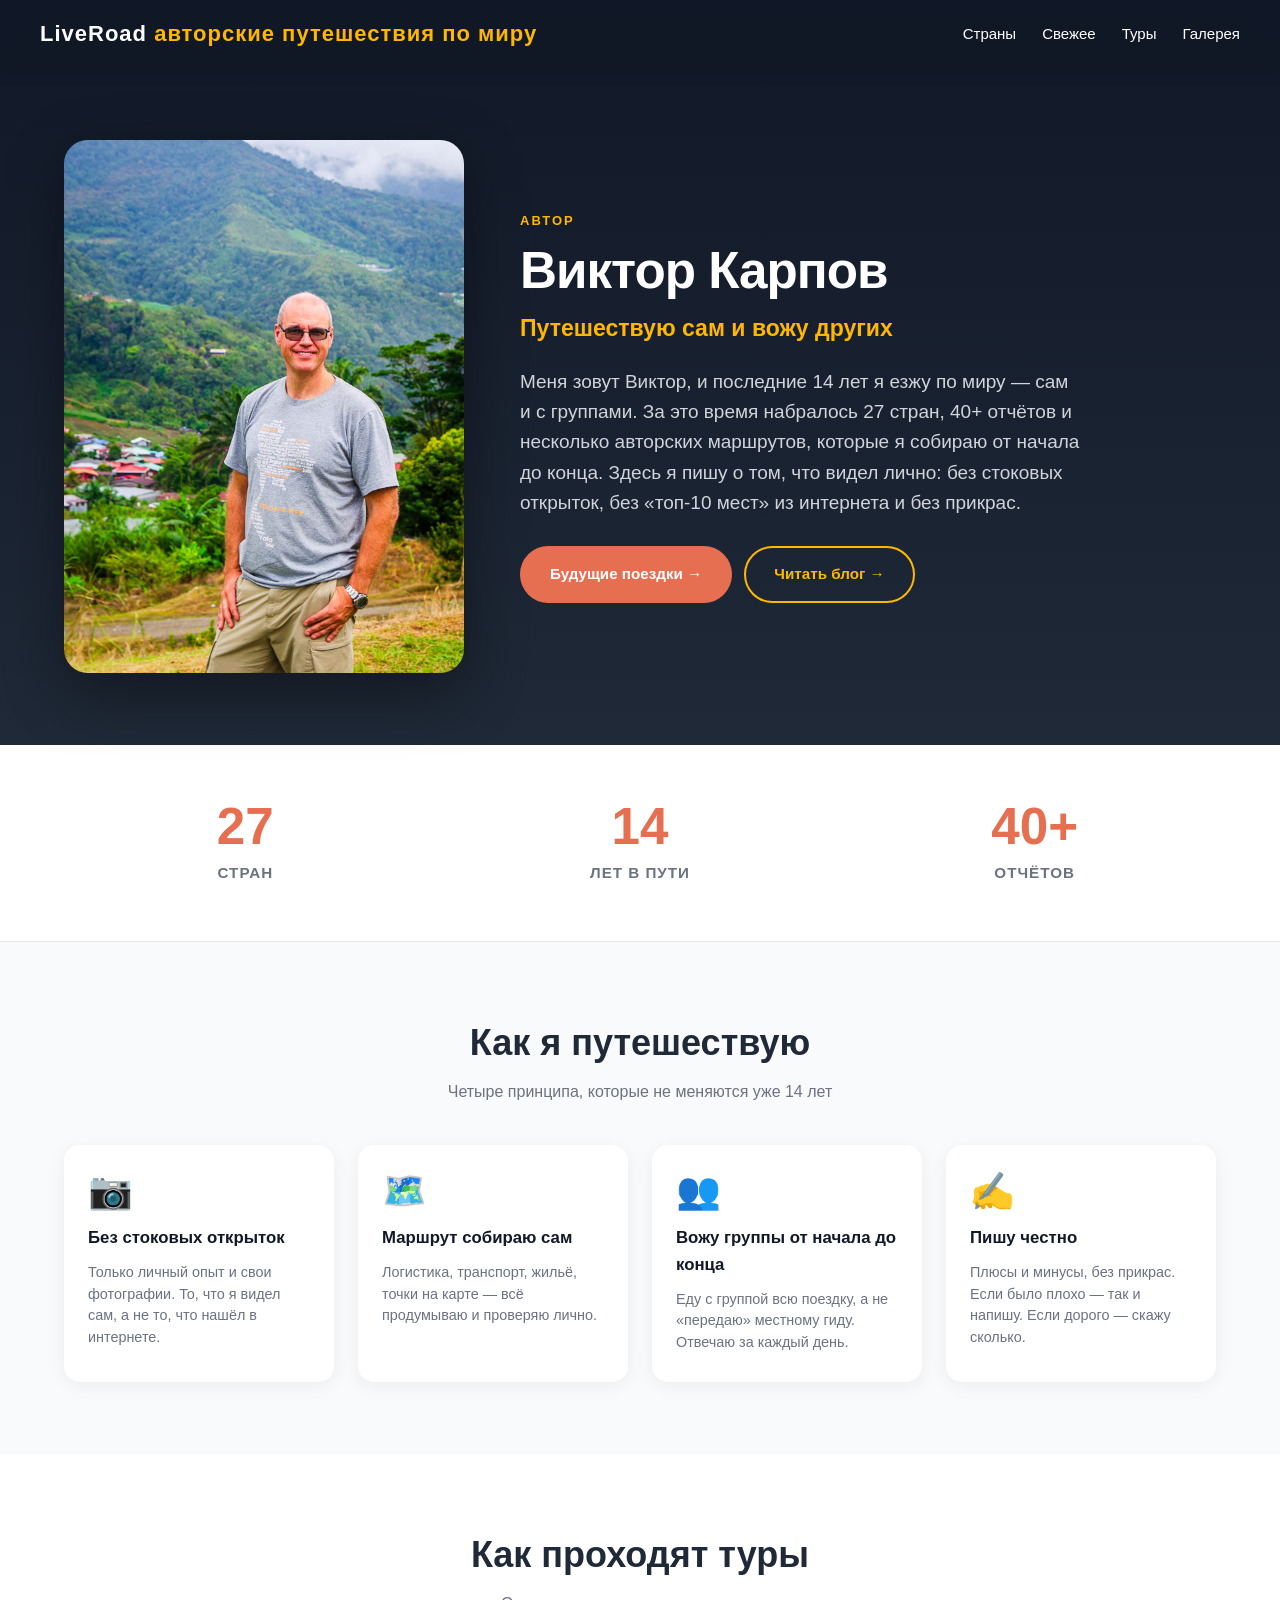
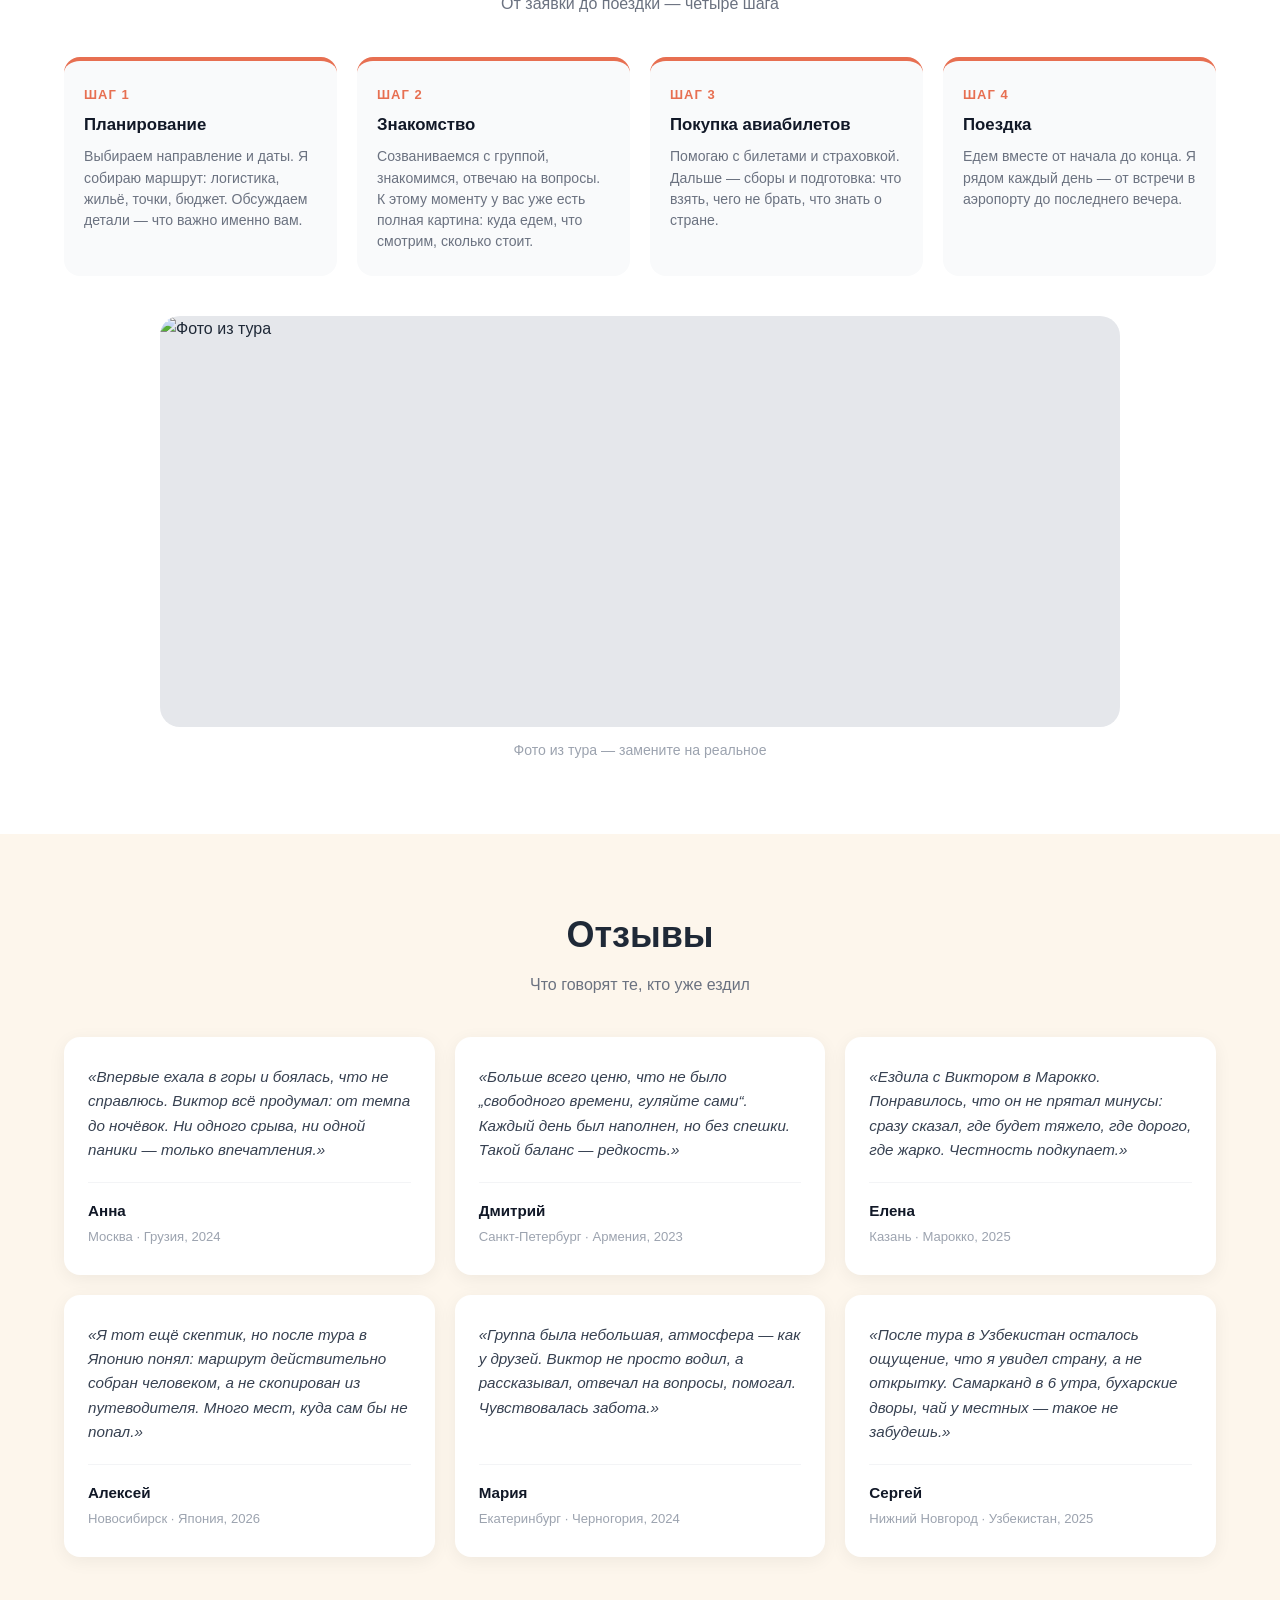
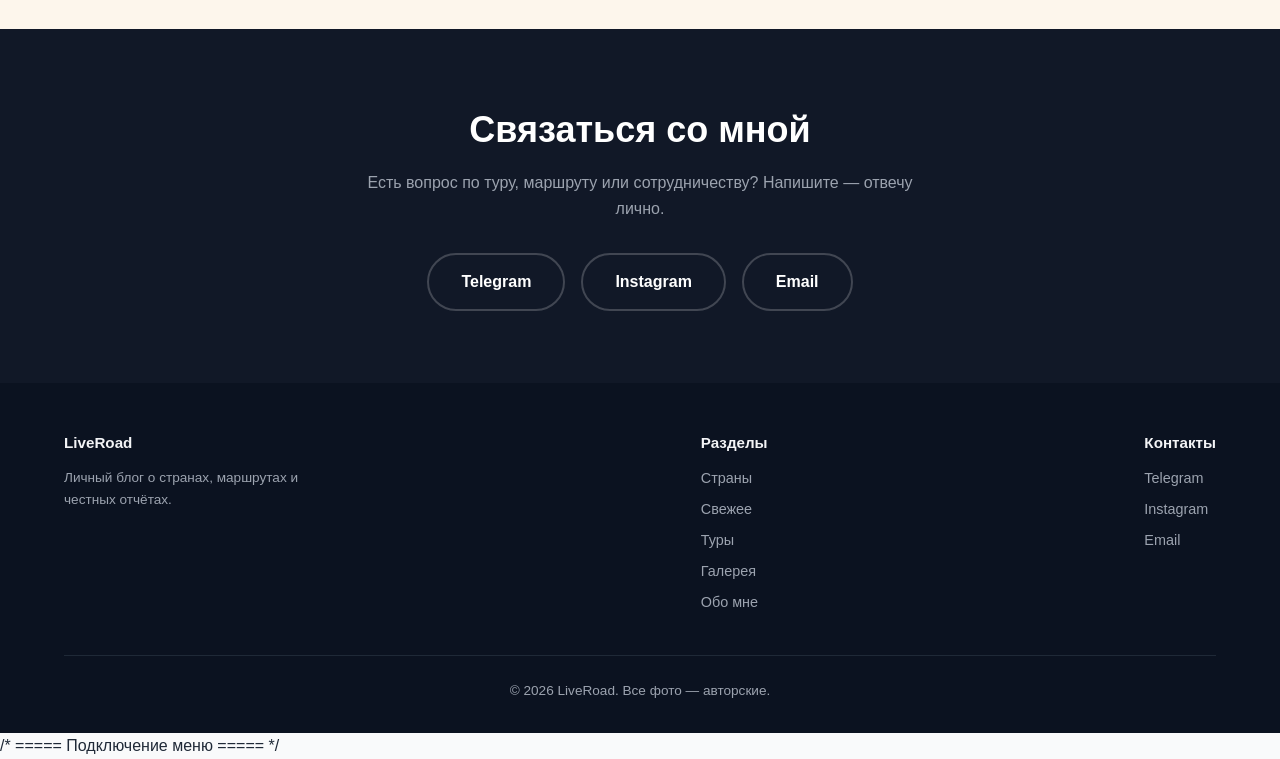
==== docs/about/index.html @ 19806383 "Первая версия сайта. Заливаю на гихаб." ====
<!DOCTYPE html>
<html lang="ru">
<head>
<meta charset="UTF-8">
<meta name="viewport" content="width=device-width, initial-scale=1.0">
<meta name="description" content="Виктор Карпов — автор блога LiveRoad. 27 стран за 14 лет, авторские туры и честные отчёты о путешествиях без стоковых открыток.">
<title>Обо мне — LiveRoad</title>
<style>
  * { margin: 0; padding: 0; box-sizing: border-box; }
  html { scroll-behavior: smooth; }
  body {
    font-family: 'Segoe UI', Roboto, Helvetica, Arial, sans-serif;
    color: #1f2937;
    background: #f9fafb;
    line-height: 1.6;
  }
  a { text-decoration: none; color: inherit; }
  img { display: block; width: 100%; object-fit: cover; }
  .container { max-width: 1200px; margin: 0 auto; padding: 0 24px; }

  /* ===== Шапка ===== */
  header {
    position: fixed; top: 0; left: 0; right: 0; z-index: 100;
    display: flex; justify-content: space-between; align-items: center;
    padding: 16px 40px;
    background: rgba(17, 24, 39, .92);
    backdrop-filter: blur(8px);
    -webkit-backdrop-filter: blur(8px);
    box-shadow: 0 2px 16px rgba(0,0,0,.2);
  }
  .logo {
    color: #fff; font-size: 22px; font-weight: 800;
    letter-spacing: 1px;
    white-space: nowrap;
  }
  .logo span { color: #ffb703; }
  nav ul { display: flex; gap: 26px; list-style: none; }
  nav a { color: #fff; font-size: 15px; transition: color .2s; }
  nav a:hover, nav a[aria-current="page"] { color: #ffb703; }

  /* Бургер */
  .burger {
    display: none;
    width: 40px; height: 40px;
    background: none; border: none; cursor: pointer;
    flex-direction: column; justify-content: center; gap: 5px;
    padding: 8px;
  }
  .burger span {
    display: block; height: 2px; background: #fff;
    border-radius: 2px; transition: transform .3s, opacity .3s;
  }
  .burger.open span:nth-child(1) { transform: translateY(7px) rotate(45deg); }
  .burger.open span:nth-child(2) { opacity: 0; }
  .burger.open span:nth-child(3) { transform: translateY(-7px) rotate(-45deg); }

  /* ===== Hero ===== */
  .hero {
    padding: 140px 0 72px;
    background: linear-gradient(180deg, #111827 0%, #1f2937 100%);
    color: #fff;
  }
  .hero-inner {
    display: grid;
    grid-template-columns: 400px 1fr;
    gap: 56px;
    align-items: center;
  }
  .hero-photo {
    aspect-ratio: 3 / 4;
    border-radius: 24px;
    overflow: hidden;
    background: #374151;
    box-shadow: 0 20px 60px rgba(0,0,0,.4);
  }
  .hero-photo img { width: 100%; height: 100%; object-fit: cover; }
  .hero-content { display: flex; flex-direction: column; }
  .hero-kicker {
    font-size: 13px;
    font-weight: 800;
    text-transform: uppercase;
    letter-spacing: 2px;
    color: #ffb703;
    margin-bottom: 12px;
  }
  .hero-content h1 {
    font-size: clamp(32px, 4vw, 52px);
    font-weight: 800;
    letter-spacing: -1px;
    line-height: 1.1;
    margin-bottom: 10px;
  }
  .hero-role {
    font-size: clamp(18px, 1.8vw, 24px);
    font-weight: 600;
    color: #ffb703;
    margin-bottom: 20px;
  }
  .hero-intro {
    font-size: clamp(16px, 1.5vw, 19px);
    line-height: 1.6;
    color: #d1d5db;
    max-width: 560px;
    margin-bottom: 28px;
  }
  .hero-actions {
    display: flex;
    gap: 12px;
    flex-wrap: wrap;
  }
  .btn-primary, .btn-outline {
    display: inline-block;
    padding: 14px 28px;
    border-radius: 30px;
    font-weight: 700;
    font-size: .95rem;
    transition: all .2s;
  }
  .btn-primary {
    background: #e76f51;
    color: #fff;
    border: 2px solid #e76f51;
  }
  .btn-primary:hover {
    background: #d65a3d;
    border-color: #d65a3d;
    transform: translateY(-2px);
  }
  .btn-outline {
    background: transparent;
    color: #ffb703;
    border: 2px solid #ffb703;
  }
  .btn-outline:hover {
    background: #ffb703;
    color: #1a1a2e;
  }

  /* ===== Цифры ===== */
  .stats {
    padding: 56px 0;
    background: #fff;
    border-bottom: 1px solid #e5e7eb;
  }
  .stats-grid {
    display: grid;
    grid-template-columns: repeat(3, 1fr);
    gap: 32px;
    text-align: center;
  }
  .stat-number {
    font-size: clamp(36px, 4vw, 56px);
    font-weight: 800;
    color: #e76f51;
    line-height: 1;
    margin-bottom: 8px;
  }
  .stat-label {
    font-size: .95rem;
    color: #6b7280;
    font-weight: 600;
    text-transform: uppercase;
    letter-spacing: 1px;
  }

  /* ===== Принципы ===== */
  .principles {
    padding: 72px 0;
    background: #f9fafb;
  }
  .section-title {
    font-size: clamp(26px, 3vw, 36px);
    font-weight: 800;
    margin-bottom: 8px;
    text-align: center;
  }
  .section-subtitle {
    color: #6b7280;
    text-align: center;
    max-width: 640px;
    margin: 0 auto 40px;
    font-size: 1rem;
  }
  .principles-grid {
    display: grid;
    grid-template-columns: repeat(4, 1fr);
    gap: 24px;
  }
  .principle-card {
    background: #fff;
    border-radius: 16px;
    padding: 28px 24px;
    box-shadow: 0 4px 18px rgba(0,0,0,.06);
    transition: transform .25s, box-shadow .25s;
  }
  .principle-card:hover {
    transform: translateY(-4px);
    box-shadow: 0 12px 28px rgba(0,0,0,.1);
  }
  .principle-icon {
    font-size: 36px;
    line-height: 1;
    margin-bottom: 16px;
  }
  .principle-card h3 {
    font-size: 1.05rem;
    font-weight: 700;
    margin-bottom: 10px;
    color: #111827;
  }
  .principle-card p {
    font-size: .9rem;
    color: #6b7280;
    line-height: 1.5;
  }

  /* ===== Как проходят туры ===== */
  .tours-process {
    padding: 72px 0;
    background: #fff;
  }
  .steps-grid {
    display: grid;
    grid-template-columns: repeat(4, 1fr);
    gap: 20px;
    margin-bottom: 40px;
  }
  .step {
    position: relative;
    padding: 24px 20px;
    background: #f9fafb;
    border-radius: 16px;
    border-top: 4px solid #e76f51;
  }
  .step-num {
    font-size: 13px;
    font-weight: 800;
    color: #e76f51;
    text-transform: uppercase;
    letter-spacing: 1px;
    margin-bottom: 6px;
  }
  .step h3 {
    font-size: 1.05rem;
    font-weight: 700;
    margin-bottom: 8px;
    color: #111827;
  }
  .step p {
    font-size: .88rem;
    color: #6b7280;
    line-height: 1.5;
  }
  .tour-photo {
    border-radius: 20px;
    overflow: hidden;
    aspect-ratio: 21 / 9;
    background: #e5e7eb;
    max-width: 960px;
    margin: 0 auto;
  }
  .tour-photo img { width: 100%; height: 100%; object-fit: cover; }
  .tour-photo-caption {
    text-align: center;
    font-size: .88rem;
    color: #9ca3af;
    margin-top: 12px;
  }

  /* ===== Отзывы ===== */
  .reviews {
    padding: 72px 0;
    background: #fdf6ec;
  }
  .reviews-grid {
    display: grid;
    grid-template-columns: repeat(3, 1fr);
    gap: 20px;
  }
  .review-card {
    background: #fff;
    border-radius: 16px;
    padding: 28px 24px;
    box-shadow: 0 4px 18px rgba(0,0,0,.06);
    display: flex;
    flex-direction: column;
  }
  .review-quote {
    font-size: .95rem;
    color: #374151;
    line-height: 1.6;
    margin-bottom: 20px;
    flex: 1;
    font-style: italic;
  }
  .review-author {
    border-top: 1px solid #f3f4f6;
    padding-top: 16px;
  }
  .review-name {
    font-weight: 700;
    font-size: .95rem;
    color: #111827;
  }
  .review-meta {
    font-size: .82rem;
    color: #9ca3af;
    margin-top: 2px;
  }

  /* ===== Контакты ===== */
  .contacts {
    padding: 72px 0;
    background: #111827;
    color: #fff;
    text-align: center;
  }
  .contacts h2 {
    font-size: clamp(26px, 3vw, 36px);
    font-weight: 800;
    margin-bottom: 12px;
  }
  .contacts p {
    color: #9ca3af;
    margin-bottom: 32px;
    max-width: 560px;
    margin-left: auto;
    margin-right: auto;
  }
  .contacts-grid {
    display: flex;
    justify-content: center;
    gap: 16px;
    flex-wrap: wrap;
  }
  .contact-btn {
    display: inline-flex;
    align-items: center;
    gap: 8px;
    padding: 14px 32px;
    border: 2px solid rgba(255,255,255,.2);
    border-radius: 40px;
    color: #fff;
    font-weight: 600;
    font-size: 1rem;
    transition: all .2s;
  }
  .contact-btn:hover {
    background: #ffb703;
    border-color: #ffb703;
    color: #1a1a2e;
    transform: translateY(-2px);
  }

  /* ===== Подвал ===== */
  footer { background: #0b1220; color: #9ca3af; padding: 48px 0 32px; font-size: .9rem; }
  .footer-inner { display: flex; justify-content: space-between; flex-wrap: wrap; gap: 24px; margin-bottom: 32px; }
  .footer-col h4 { color: #f3f4f6; margin-bottom: 12px; font-size: .95rem; }
  .footer-col a { display: block; margin-bottom: 8px; transition: color .2s; }
  .footer-col a:hover { color: #f3f4f6; }
  .footer-bottom { border-top: 1px solid #1f2937; padding-top: 24px; text-align: center; font-size: .85rem; }

  /* ===== Адаптив ===== */
  @media (max-width: 1000px) {
    .principles-grid { grid-template-columns: repeat(2, 1fr); }
    .steps-grid { grid-template-columns: repeat(2, 1fr); }
    .reviews-grid { grid-template-columns: repeat(2, 1fr); }
  }

  @media (max-width: 820px) {
    header { padding: 14px 20px; }
    .burger { display: flex; }
    nav {
      position: fixed; top: 0; right: 0; bottom: 0;
      width: min(280px, 80vw);
      background: rgba(17, 24, 39, .98);
      backdrop-filter: blur(10px);
      -webkit-backdrop-filter: blur(10px);
      padding: 90px 32px 32px;
      transform: translateX(100%);
      transition: transform .3s ease;
      z-index: 90;
    }
    nav.open { transform: translateX(0); }
    nav ul { flex-direction: column; gap: 4px; }
    nav a {
      display: block; font-size: 18px; padding: 12px 0;
      border-bottom: 1px solid rgba(255,255,255,.08);
    }
    .hero { padding: 110px 0 48px; }
    .hero-inner {
      grid-template-columns: 1fr;
      gap: 32px;
      text-align: center;
    }
    .hero-photo {
      max-width: 280px;
      margin: 0 auto;
    }
    .hero-intro { margin-left: auto; margin-right: auto; }
    .hero-actions { justify-content: center; }
  }

  @media (max-width: 600px) {
    .stats-grid { grid-template-columns: 1fr; gap: 24px; }
    .principles-grid { grid-template-columns: 1fr; }
    .steps-grid { grid-template-columns: 1fr; }
    .reviews-grid { grid-template-columns: 1fr; }
    .tour-photo { aspect-ratio: 4 / 3; }
  }
</style>
</head>
<body>

<!-- ===== ШАПКА ===== -->
<header id="siteHeader"></header>

<!-- ===== HERO ===== -->
<section class="hero">
  <div class="container">
    <div class="hero-inner">
      <div class="hero-photo">
        <img src="../images/common/about.jpg" alt="Виктор Карпов, автор блога LiveRoad">
      </div>
      <div class="hero-content">
        <span class="hero-kicker">Автор</span>
        <h1>Виктор Карпов</h1>
        <p class="hero-role">Путешествую сам и вожу других</p>
        <p class="hero-intro">Меня зовут Виктор, и последние 14 лет я езжу по миру — сам и с группами. За это время набралось 27 стран, 40+ отчётов и несколько авторских маршрутов, которые я собираю от начала до конца. Здесь я пишу о том, что видел лично: без стоковых открыток, без «топ-10 мест» из интернета и без прикрас.</p>
        <div class="hero-actions">
          <a href="../index.html#tours" class="btn-primary">Будущие поездки →</a>
          <a href="../index.html#fresh" class="btn-outline">Читать блог →</a>
        </div>
      </div>
    </div>
  </div>
</section>

<!-- ===== ЦИФРЫ ===== -->
<section class="stats">
  <div class="container">
    <div class="stats-grid">
      <div>
        <div class="stat-number">27</div>
        <div class="stat-label">стран</div>
      </div>
      <div>
        <div class="stat-number">14</div>
        <div class="stat-label">лет в пути</div>
      </div>
      <div>
        <div class="stat-number">40+</div>
        <div class="stat-label">отчётов</div>
      </div>
    </div>
  </div>
</section>

<!-- ===== ПРИНЦИПЫ ===== -->
<section class="principles">
  <div class="container">
    <h2 class="section-title">Как я путешествую</h2>
    <p class="section-subtitle">Четыре принципа, которые не меняются уже 14 лет</p>
    <div class="principles-grid">

      <div class="principle-card">
        <div class="principle-icon">📷</div>
        <h3>Без стоковых открыток</h3>
        <p>Только личный опыт и свои фотографии. То, что я видел сам, а не то, что нашёл в интернете.</p>
      </div>

      <div class="principle-card">
        <div class="principle-icon">🗺️</div>
        <h3>Маршрут собираю сам</h3>
        <p>Логистика, транспорт, жильё, точки на карте — всё продумываю и проверяю лично.</p>
      </div>

      <div class="principle-card">
        <div class="principle-icon">👥</div>
        <h3>Вожу группы от начала до конца</h3>
        <p>Еду с группой всю поездку, а не «передаю» местному гиду. Отвечаю за каждый день.</p>
      </div>

      <div class="principle-card">
        <div class="principle-icon">✍️</div>
        <h3>Пишу честно</h3>
        <p>Плюсы и минусы, без прикрас. Если было плохо — так и напишу. Если дорого — скажу сколько.</p>
      </div>

    </div>
  </div>
</section>

<!-- ===== КАК ПРОХОДЯТ ТУРЫ ===== -->
<section class="tours-process">
  <div class="container">
    <h2 class="section-title">Как проходят туры</h2>
    <p class="section-subtitle">От заявки до поездки — четыре шага</p>

    <div class="steps-grid">
      <div class="step">
        <div class="step-num">Шаг 1</div>
        <h3>Планирование</h3>
        <p>Выбираем направление и даты. Я собираю маршрут: логистика, жильё, точки, бюджет. Обсуждаем детали — что важно именно вам.</p>
      </div>
      <div class="step">
        <div class="step-num">Шаг 2</div>
        <h3>Знакомство</h3>
        <p>Созваниваемся с группой, знакомимся, отвечаю на вопросы. К этому моменту у вас уже есть полная картина: куда едем, что смотрим, сколько стоит.</p>
      </div>
      <div class="step">
        <div class="step-num">Шаг 3</div>
        <h3>Покупка авиабилетов</h3>
        <p>Помогаю с билетами и страховкой. Дальше — сборы и подготовка: что взять, чего не брать, что знать о стране.</p>
      </div>
      <div class="step">
        <div class="step-num">Шаг 4</div>
        <h3>Поездка</h3>
        <p>Едем вместе от начала до конца. Я рядом каждый день — от встречи в аэропорту до последнего вечера.</p>
      </div>
    </div>

    <div class="tour-photo">
      <img src="../images/tours/tour-01.jpg" alt="Фото из тура" loading="lazy">
    </div>
    <p class="tour-photo-caption">Фото из тура — замените на реальное</p>
  </div>
</section>

<!-- ===== ОТЗЫВЫ ===== -->
<section class="reviews">
  <div class="container">
    <h2 class="section-title">Отзывы</h2>
    <p class="section-subtitle">Что говорят те, кто уже ездил</p>

    <div class="reviews-grid">

      <div class="review-card">
        <p class="review-quote">«Впервые ехала в горы и боялась, что не справлюсь. Виктор всё продумал: от темпа до ночёвок. Ни одного срыва, ни одной паники — только впечатления.»</p>
        <div class="review-author">
          <div class="review-name">Анна</div>
          <div class="review-meta">Москва · Грузия, 2024</div>
        </div>
      </div>

      <div class="review-card">
        <p class="review-quote">«Больше всего ценю, что не было „свободного времени, гуляйте сами“. Каждый день был наполнен, но без спешки. Такой баланс — редкость.»</p>
        <div class="review-author">
          <div class="review-name">Дмитрий</div>
          <div class="review-meta">Санкт-Петербург · Армения, 2023</div>
        </div>
      </div>

      <div class="review-card">
        <p class="review-quote">«Ездила с Виктором в Марокко. Понравилось, что он не прятал минусы: сразу сказал, где будет тяжело, где дорого, где жарко. Честность подкупает.»</p>
        <div class="review-author">
          <div class="review-name">Елена</div>
          <div class="review-meta">Казань · Марокко, 2025</div>
        </div>
      </div>

      <div class="review-card">
        <p class="review-quote">«Я тот ещё скептик, но после тура в Японию понял: маршрут действительно собран человеком, а не скопирован из путеводителя. Много мест, куда сам бы не попал.»</p>
        <div class="review-author">
          <div class="review-name">Алексей</div>
          <div class="review-meta">Новосибирск · Япония, 2026</div>
        </div>
      </div>

      <div class="review-card">
        <p class="review-quote">«Группа была небольшая, атмосфера — как у друзей. Виктор не просто водил, а рассказывал, отвечал на вопросы, помогал. Чувствовалась забота.»</p>
        <div class="review-author">
          <div class="review-name">Мария</div>
          <div class="review-meta">Екатеринбург · Черногория, 2024</div>
        </div>
      </div>

      <div class="review-card">
        <p class="review-quote">«После тура в Узбекистан осталось ощущение, что я увидел страну, а не открытку. Самарканд в 6 утра, бухарские дворы, чай у местных — такое не забудешь.»</p>
        <div class="review-author">
          <div class="review-name">Сергей</div>
          <div class="review-meta">Нижний Новгород · Узбекистан, 2025</div>
        </div>
      </div>

    </div>
  </div>
</section>

<!-- ===== КОНТАКТЫ ===== -->
<section class="contacts">
  <div class="container">
    <h2>Связаться со мной</h2>
    <p>Есть вопрос по туру, маршруту или сотрудничеству? Напишите — отвечу лично.</p>
    <div class="contacts-grid">
      <a href="#" class="contact-btn">Telegram</a>
      <a href="#" class="contact-btn">Instagram</a>
      <a href="#" class="contact-btn">Email</a>
    </div>
  </div>
</section>

<!-- ===== ПОДВАЛ ===== -->
<footer>
  <div class="container">
    <div class="footer-inner">
      <div class="footer-col">
        <h4>LiveRoad</h4>
        <p style="font-size:.85rem; max-width:260px;">Личный блог о странах, маршрутах и честных отчётах.</p>
      </div>
      <div class="footer-col">
        <h4>Разделы</h4>
        <a href="../index.html#countries">Страны</a>
        <a href="../index.html#fresh">Свежее</a>
        <a href="../index.html#tours">Туры</a>
        <a href="../gallery/index.html">Галерея</a>
        <a href="index.html">Обо мне</a>
      </div>
      <div class="footer-col">
        <h4>Контакты</h4>
        <a href="#">Telegram</a>
        <a href="#">Instagram</a>
        <a href="#">Email</a>
      </div>
    </div>
    <div class="footer-bottom">© 2026 LiveRoad. Все фото — авторские.</div>
  </div>
</footer>

<script>
(function () {
  const burger = document.getElementById('burger');
  const nav = document.getElementById('mainNav');
  burger.addEventListener('click', () => {
    const isOpen = nav.classList.toggle('open');
    burger.classList.toggle('open', isOpen);
    burger.setAttribute('aria-expanded', isOpen);
  });
  nav.querySelectorAll('a').forEach(a => {
    a.addEventListener('click', () => {
      nav.classList.remove('open');
      burger.classList.remove('open');
      burger.setAttribute('aria-expanded', 'false');
    });
  });
})();
</script>

/* ===== Подключение меню ===== */
<script src="../menu.js" defer></script>

</body>
</html>
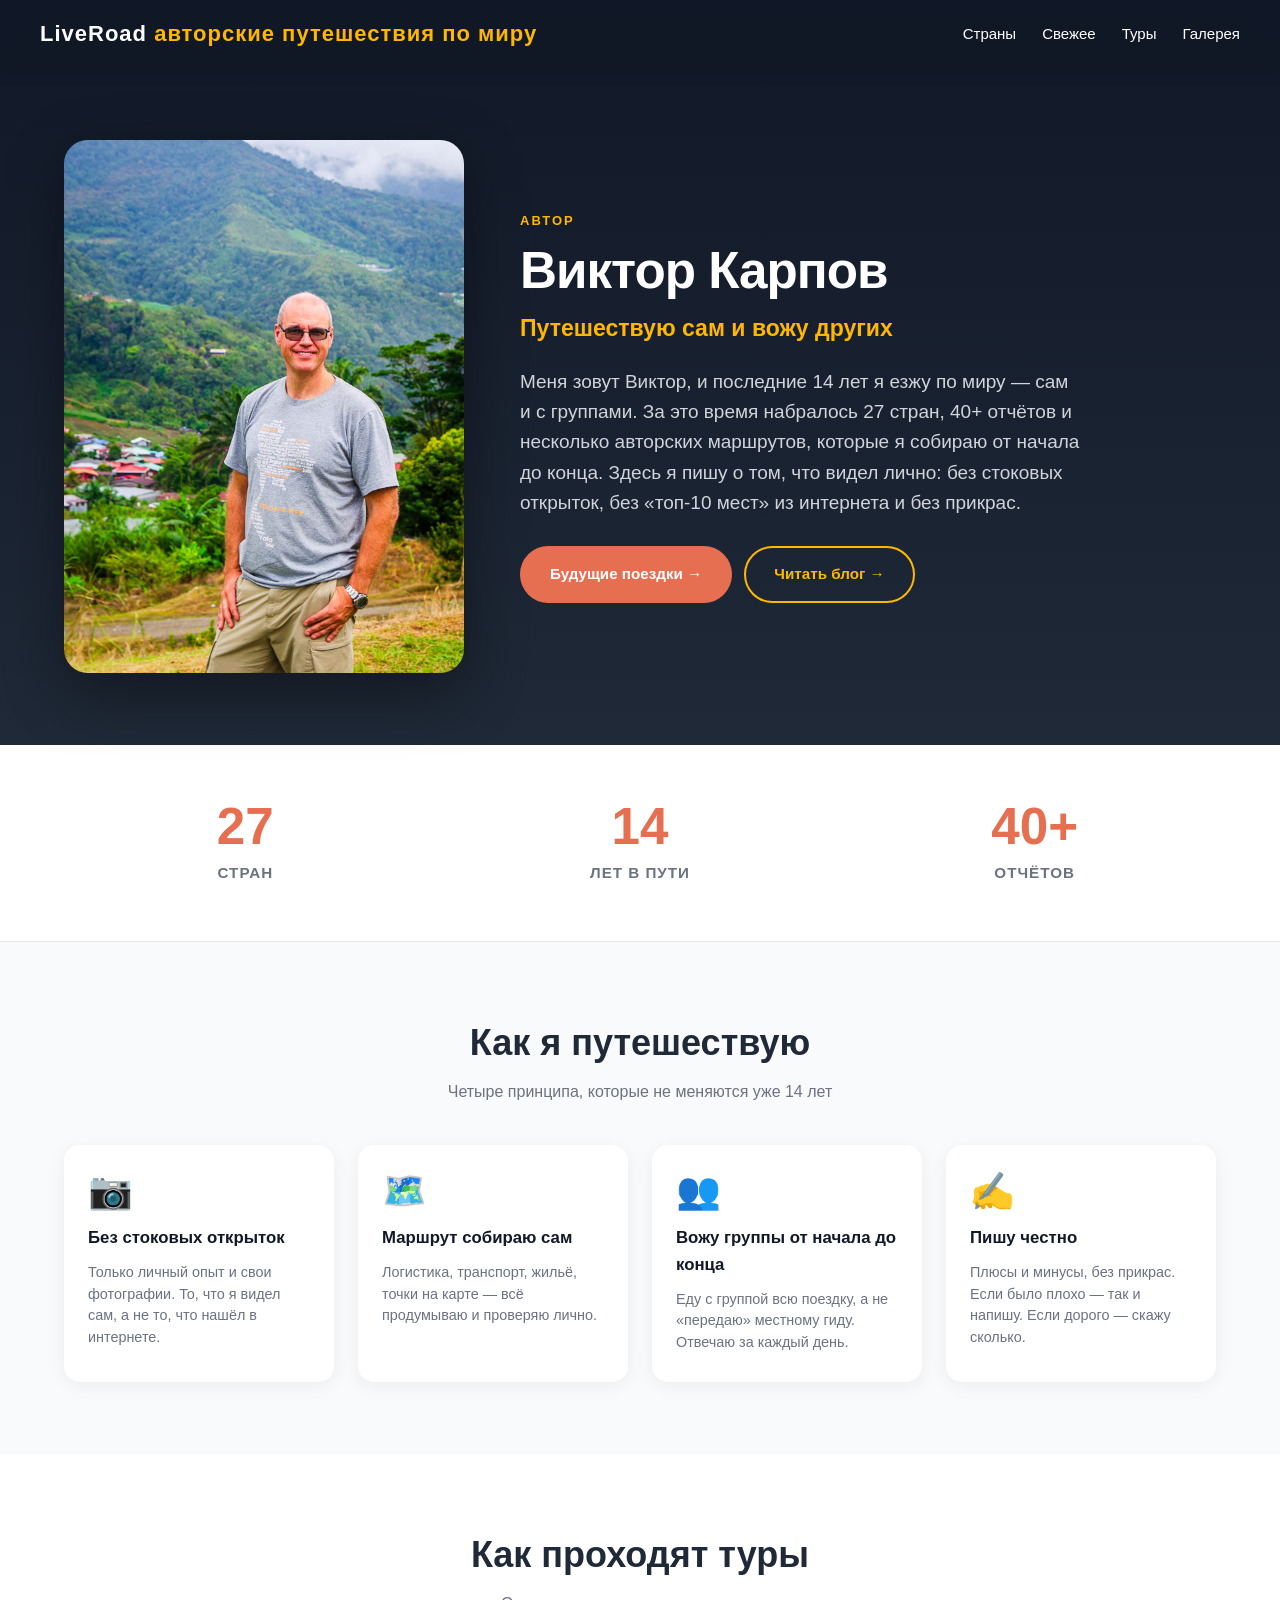
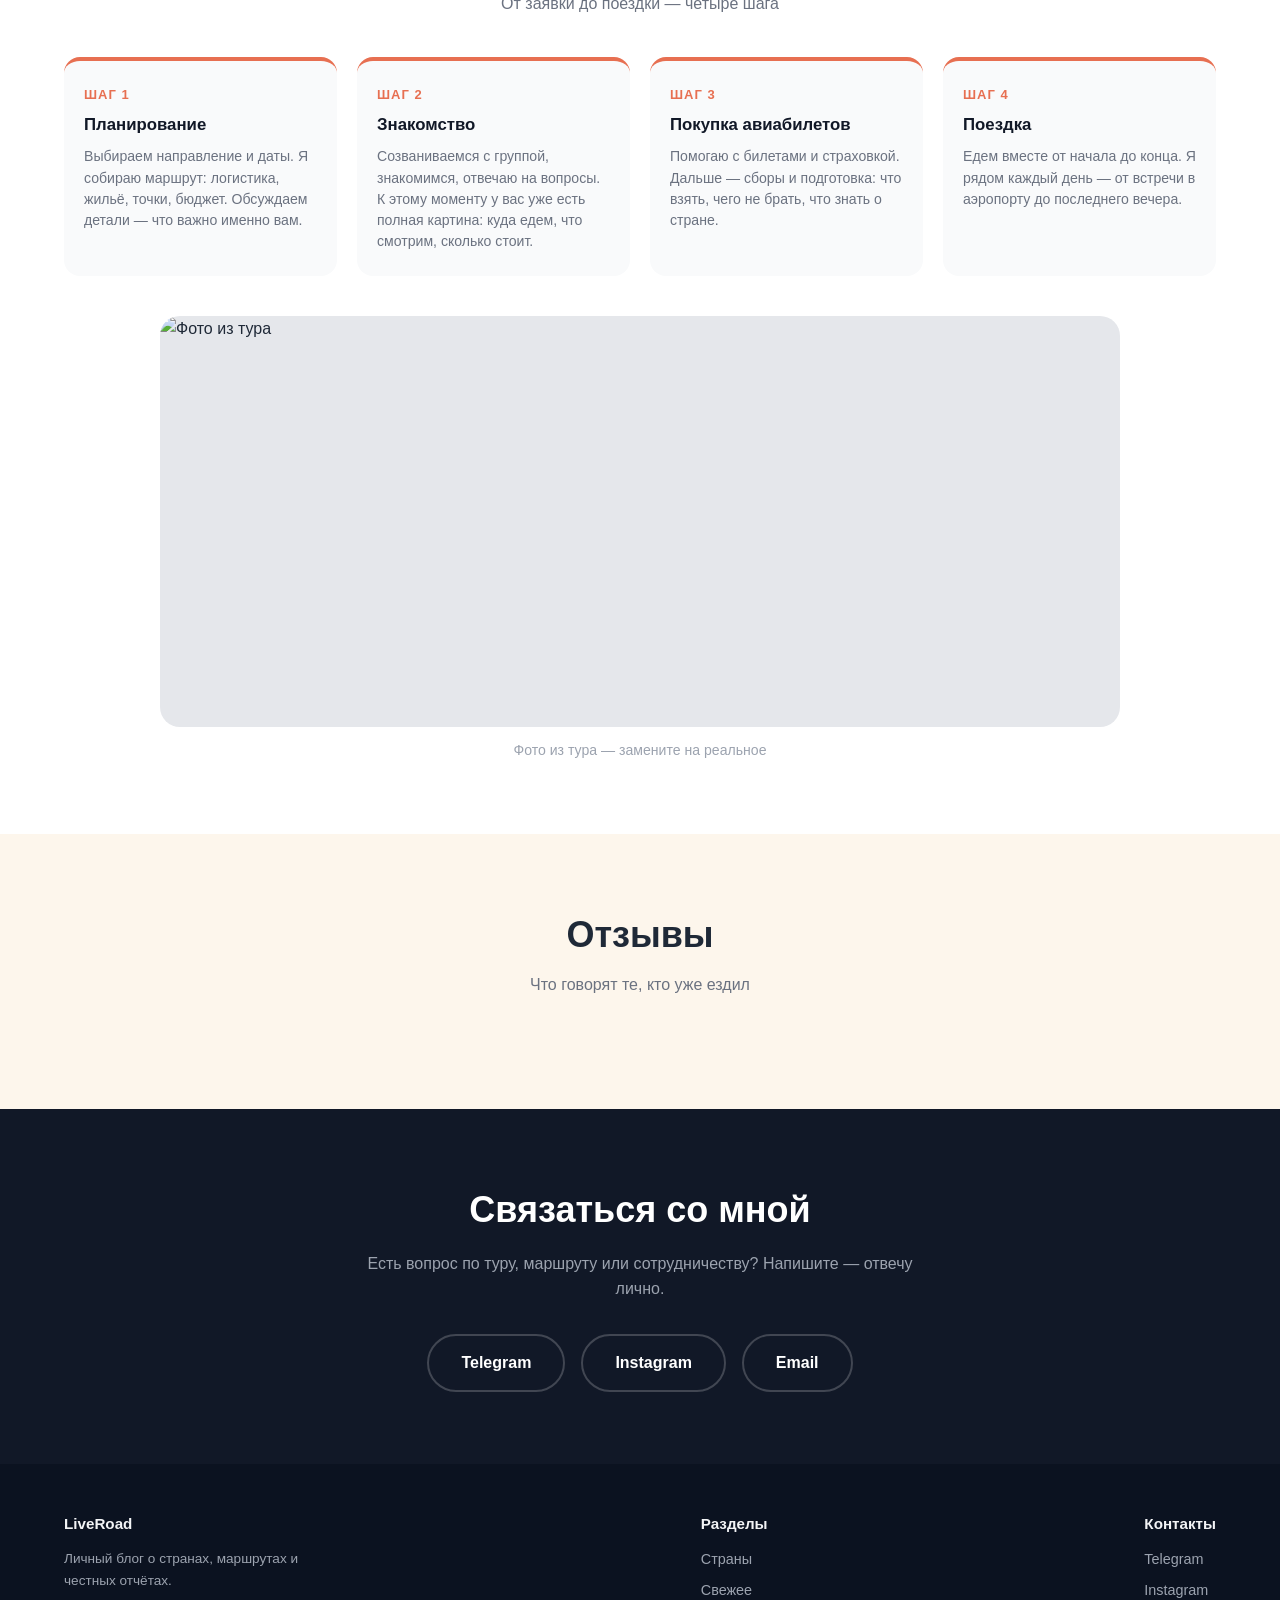
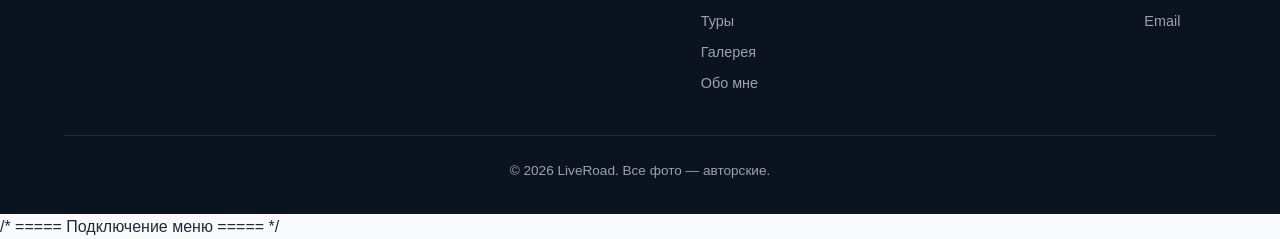
==== commit 04b3d1d7: "Вынесли отзывы в файлс  данными. Забираем через fetch" ====
--- a/docs/about/index.html
+++ b/docs/about/index.html
@@ -533,55 +533,9 @@
     <h2 class="section-title">Отзывы</h2>
     <p class="section-subtitle">Что говорят те, кто уже ездил</p>
 
-    <div class="reviews-grid">
-
-      <div class="review-card">
-        <p class="review-quote">«Впервые ехала в горы и боялась, что не справлюсь. Виктор всё продумал: от темпа до ночёвок. Ни одного срыва, ни одной паники — только впечатления.»</p>
-        <div class="review-author">
-          <div class="review-name">Анна</div>
-          <div class="review-meta">Москва · Грузия, 2024</div>
-        </div>
-      </div>
-
-      <div class="review-card">
-        <p class="review-quote">«Больше всего ценю, что не было „свободного времени, гуляйте сами“. Каждый день был наполнен, но без спешки. Такой баланс — редкость.»</p>
-        <div class="review-author">
-          <div class="review-name">Дмитрий</div>
-          <div class="review-meta">Санкт-Петербург · Армения, 2023</div>
-        </div>
-      </div>
-
-      <div class="review-card">
-        <p class="review-quote">«Ездила с Виктором в Марокко. Понравилось, что он не прятал минусы: сразу сказал, где будет тяжело, где дорого, где жарко. Честность подкупает.»</p>
-        <div class="review-author">
-          <div class="review-name">Елена</div>
-          <div class="review-meta">Казань · Марокко, 2025</div>
-        </div>
-      </div>
-
-      <div class="review-card">
-        <p class="review-quote">«Я тот ещё скептик, но после тура в Японию понял: маршрут действительно собран человеком, а не скопирован из путеводителя. Много мест, куда сам бы не попал.»</p>
-        <div class="review-author">
-          <div class="review-name">Алексей</div>
-          <div class="review-meta">Новосибирск · Япония, 2026</div>
-        </div>
-      </div>
-
-      <div class="review-card">
-        <p class="review-quote">«Группа была небольшая, атмосфера — как у друзей. Виктор не просто водил, а рассказывал, отвечал на вопросы, помогал. Чувствовалась забота.»</p>
-        <div class="review-author">
-          <div class="review-name">Мария</div>
-          <div class="review-meta">Екатеринбург · Черногория, 2024</div>
-        </div>
-      </div>
-
-      <div class="review-card">
-        <p class="review-quote">«После тура в Узбекистан осталось ощущение, что я увидел страну, а не открытку. Самарканд в 6 утра, бухарские дворы, чай у местных — такое не забудешь.»</p>
-        <div class="review-author">
-          <div class="review-name">Сергей</div>
-          <div class="review-meta">Нижний Новгород · Узбекистан, 2025</div>
-        </div>
-      </div>
+    <div class="reviews-grid"  id="reviewsGrid">
+
+
 
     </div>
   </div>
@@ -643,6 +597,32 @@
       burger.setAttribute('aria-expanded', 'false');
     });
   });
+
+/* ===== Отзывы из JSON ===== */
+  const reviewsGrid = document.getElementById('reviewsGrid');
+  if (reviewsGrid) {
+    fetch('../data/reviews.json')
+      .then(response => {
+        if (!response.ok) throw new Error('Не удалось загрузить отзывы');
+        return response.json();
+      })
+      .then(reviews => {
+        reviewsGrid.innerHTML = reviews.map(review => `
+          <div class="review-card">
+            <p class="review-quote">«${review.quote}»</p>
+            <div class="review-author">
+              <div class="review-name">${review.name}</div>
+              <div class="review-meta">${review.meta}</div>
+            </div>
+          </div>
+        `).join('');
+      })
+      .catch(error => {
+        console.error('Ошибка загрузки отзывов:', error);
+        reviewsGrid.innerHTML = '<p style="color:#9ca3af;">Не удалось загрузить отзывы.</p>';
+      });
+  }
+
 })();
 </script>
 
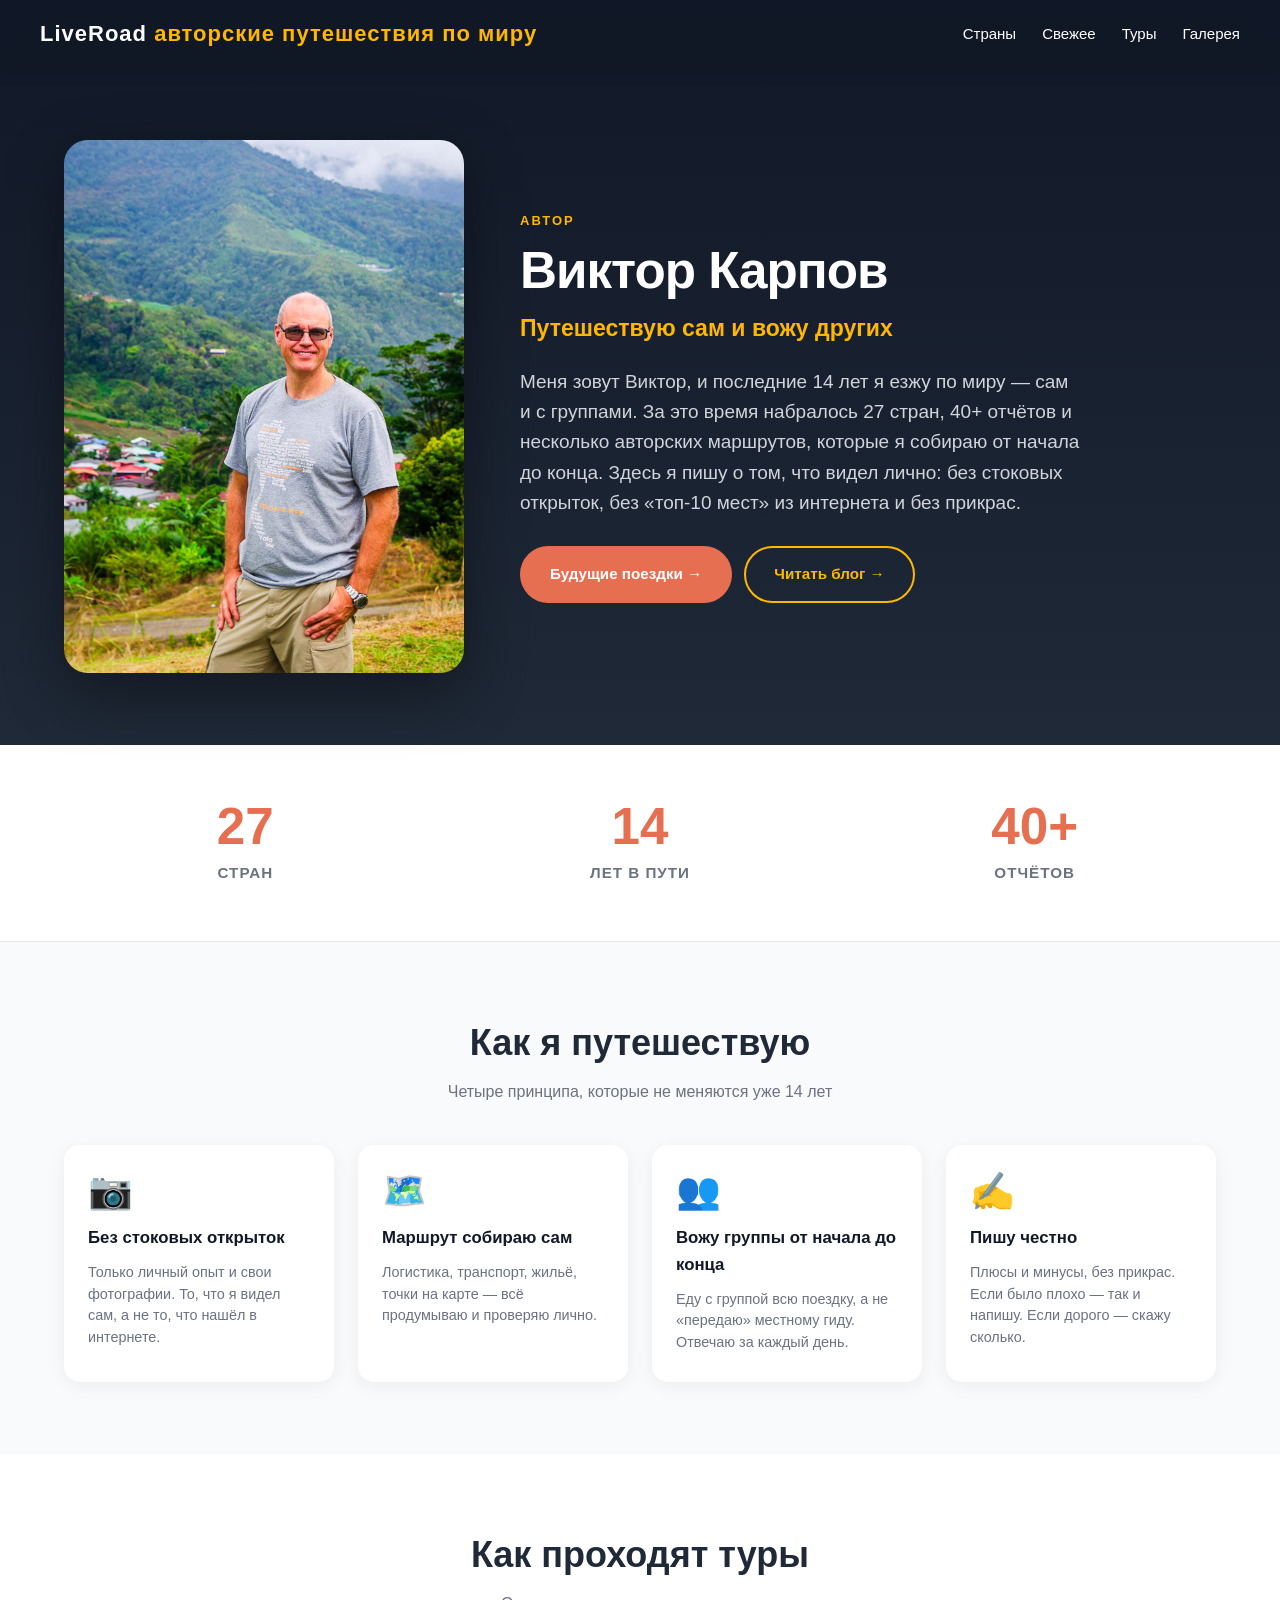
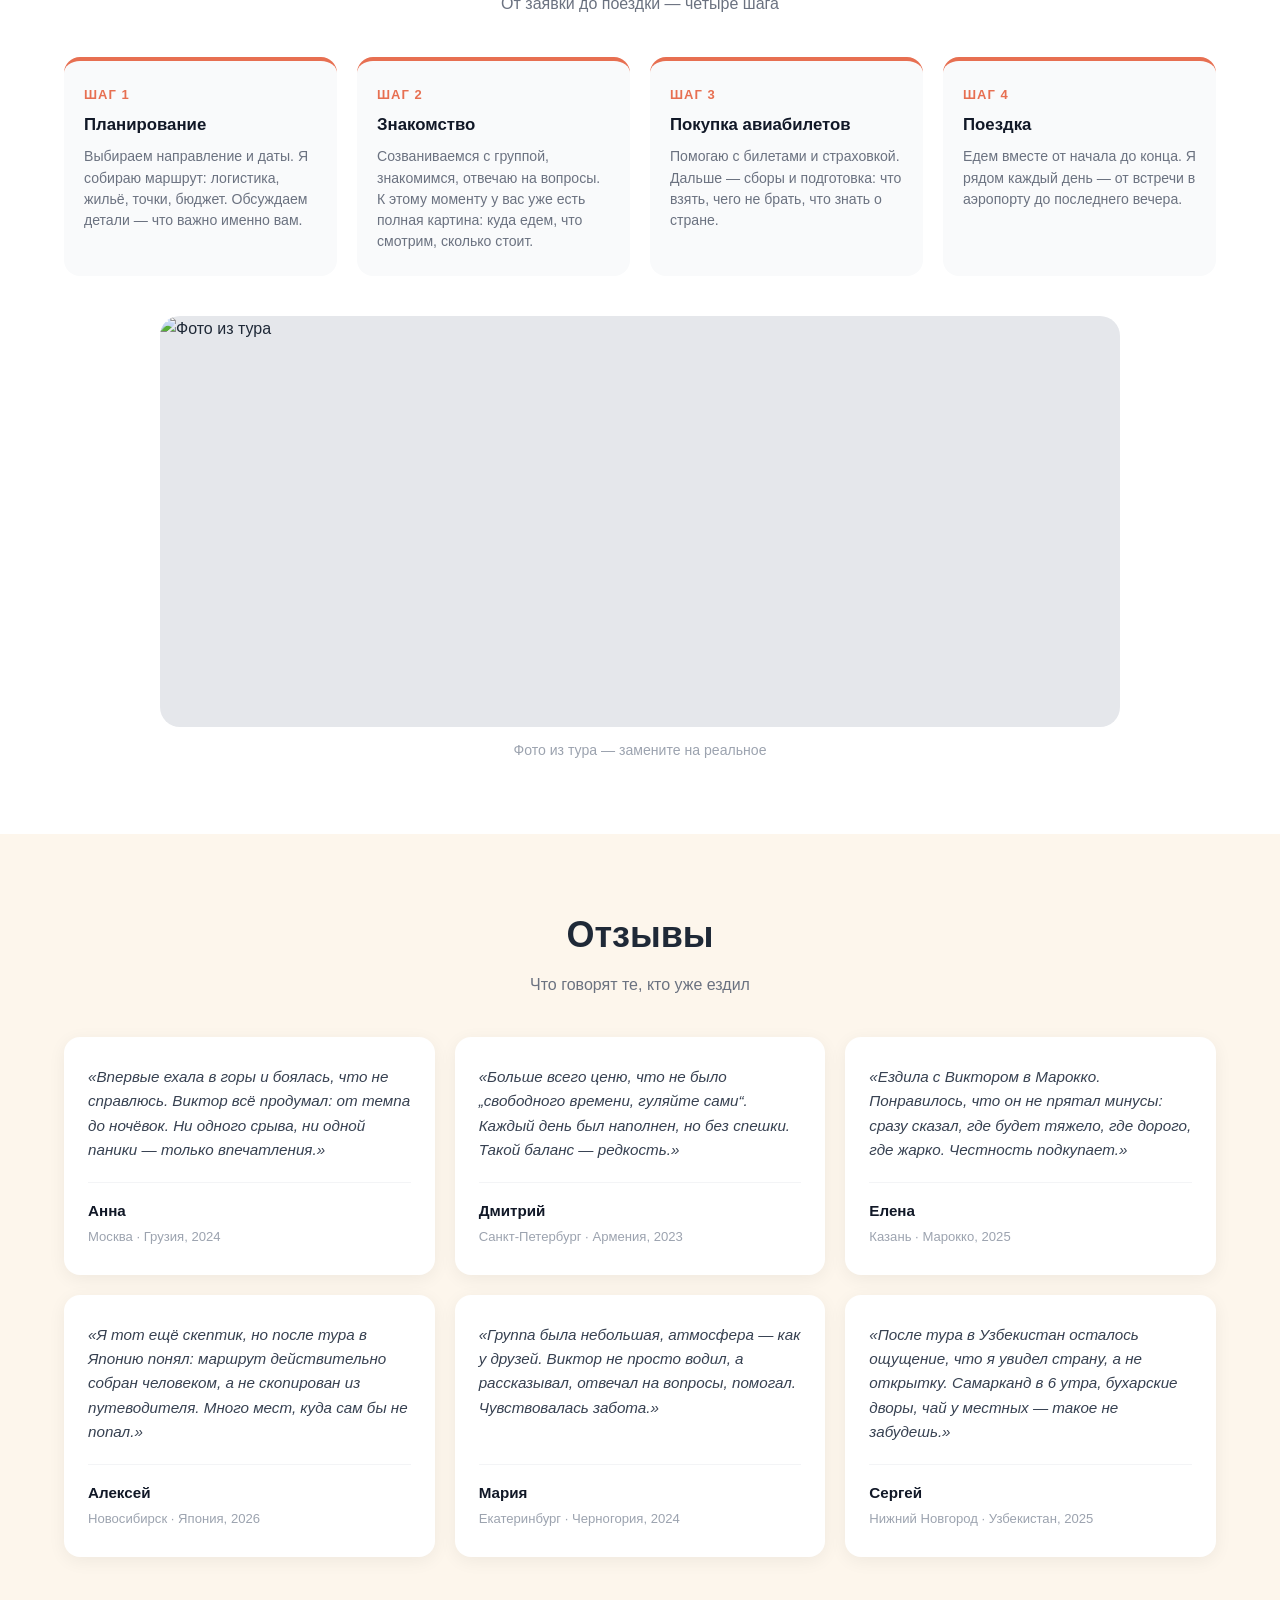
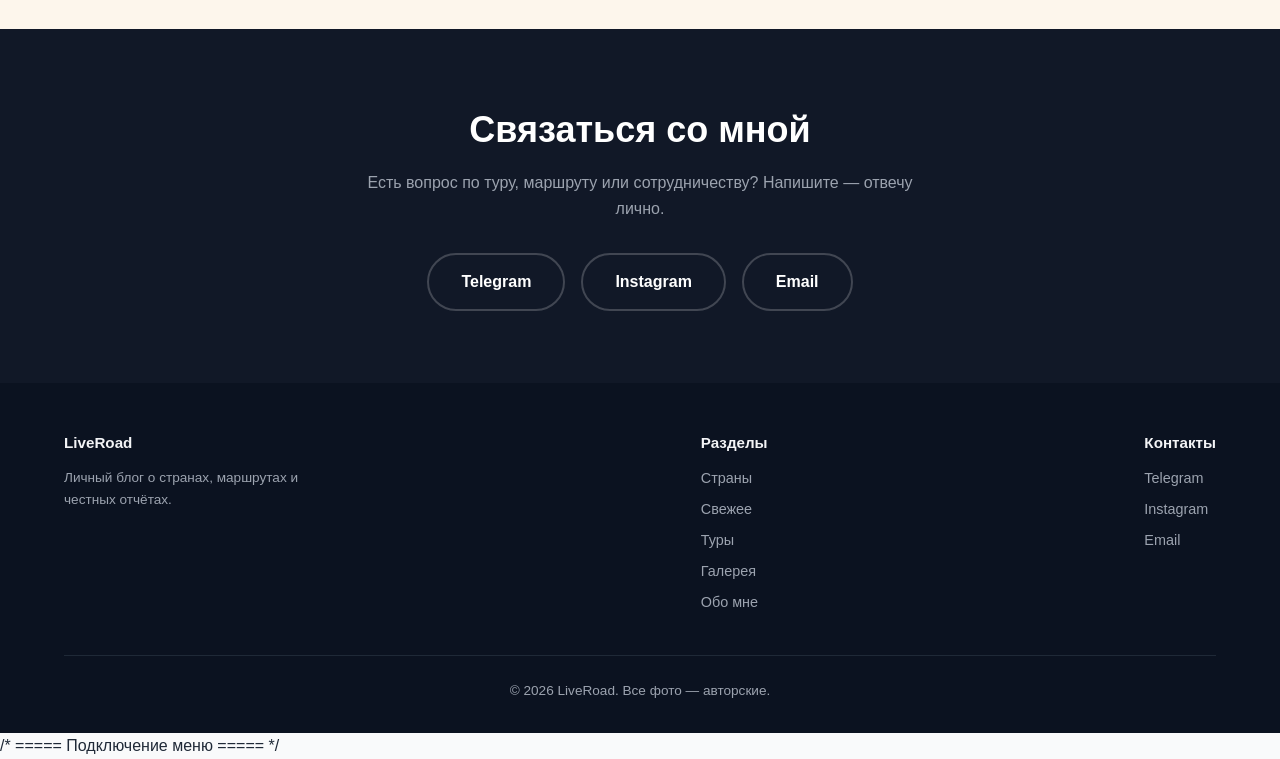
==== commit 66200360: "Исправления" ====
--- a/docs/about/index.html
+++ b/docs/about/index.html
@@ -413,7 +413,21 @@
 <body>
 
 <!-- ===== ШАПКА ===== -->
-<header id="siteHeader"></header>
+<header id="siteHeader">
+  <a class="logo" href="../index.html">LiveRoad<span> авторские путешествия по миру</span></a>
+  <button class="burger" id="burger" aria-label="Меню" aria-expanded="false" aria-controls="mainNav">
+    <span></span><span></span><span></span>
+  </button>
+  <nav id="mainNav">
+    <ul>
+      <li><a href="../index.html#countries">Страны</a></li>
+      <li><a href="../index.html#fresh">Свежее</a></li>
+      <li><a href="../index.html#tours">Туры</a></li>
+      <li><a href="../gallery/index.html">Галерея</a></li>
+      <li><a href="index.html" aria-current="page">Обо мне</a></li>
+    </ul>
+  </nav>
+</header>
 
 <!-- ===== HERO ===== -->
 <section class="hero">
@@ -532,11 +546,7 @@
   <div class="container">
     <h2 class="section-title">Отзывы</h2>
     <p class="section-subtitle">Что говорят те, кто уже ездил</p>
-
     <div class="reviews-grid"  id="reviewsGrid">
-
-
-
     </div>
   </div>
 </section>
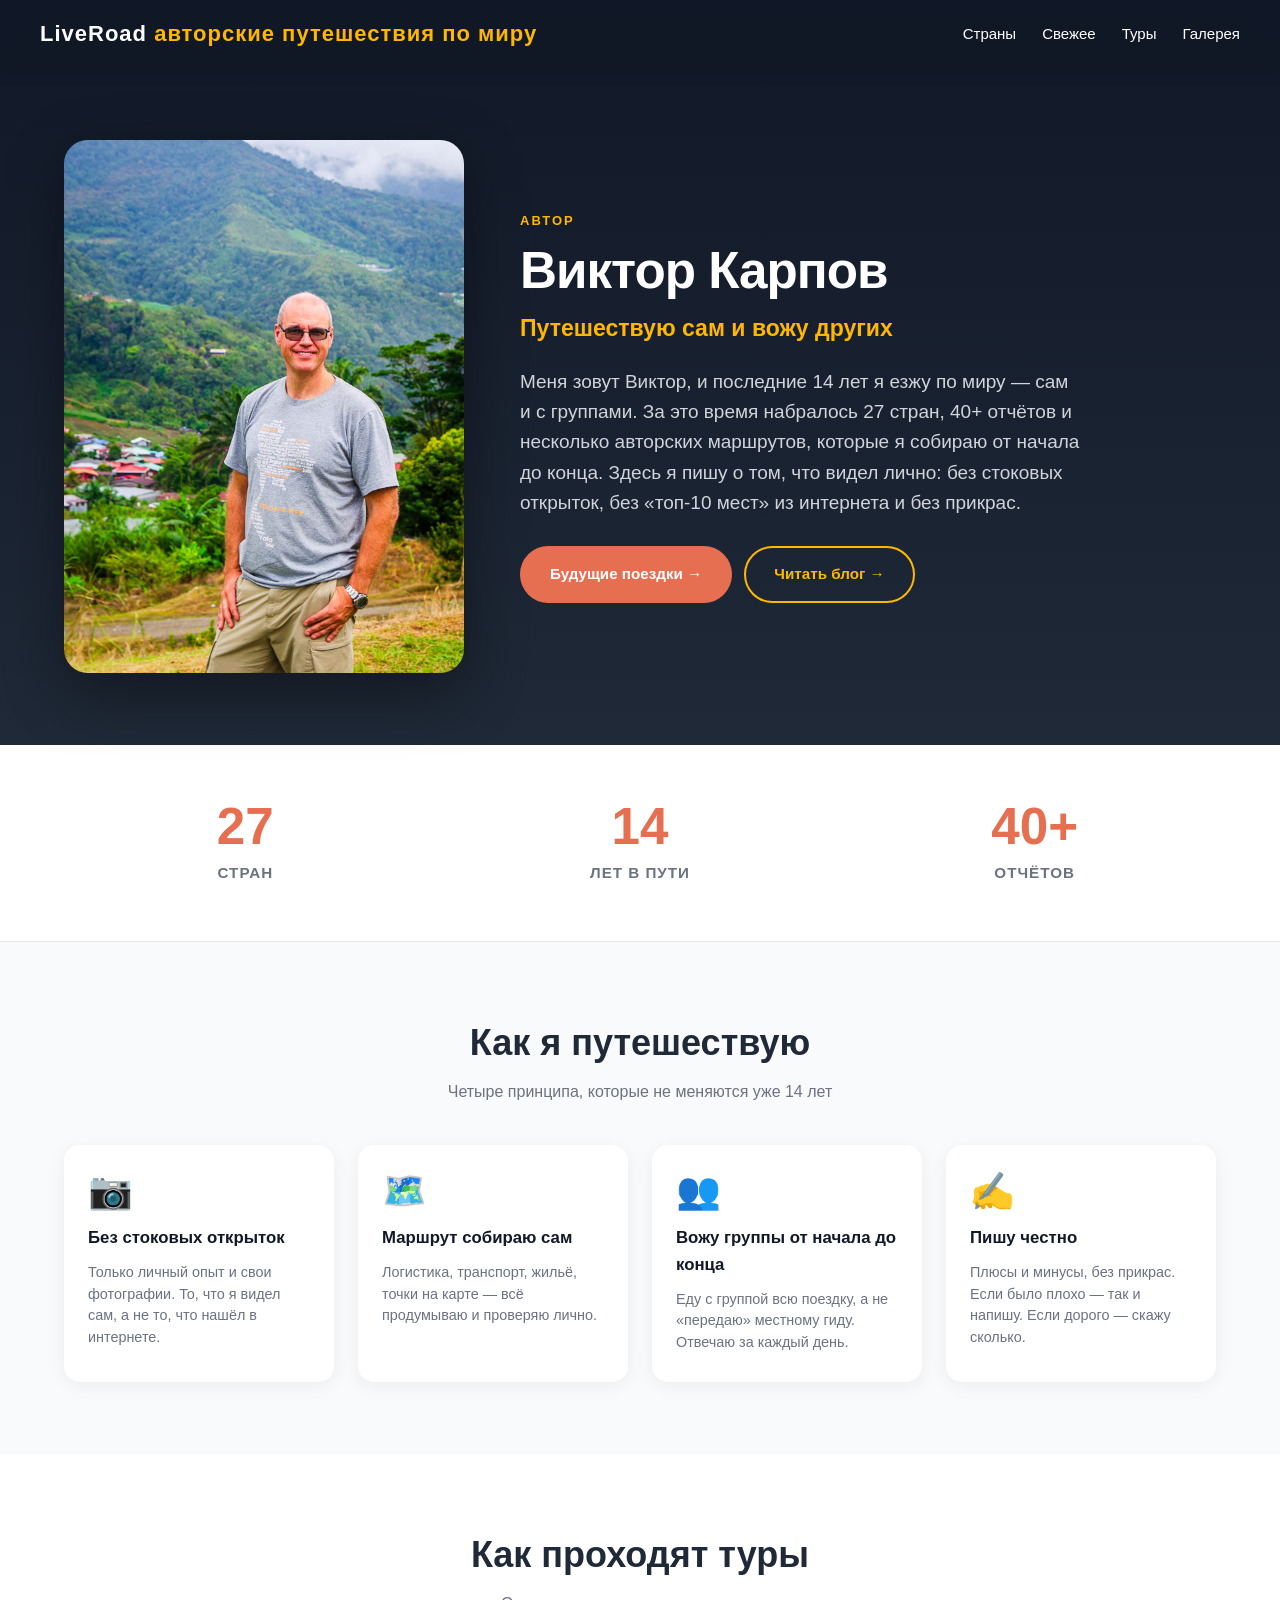
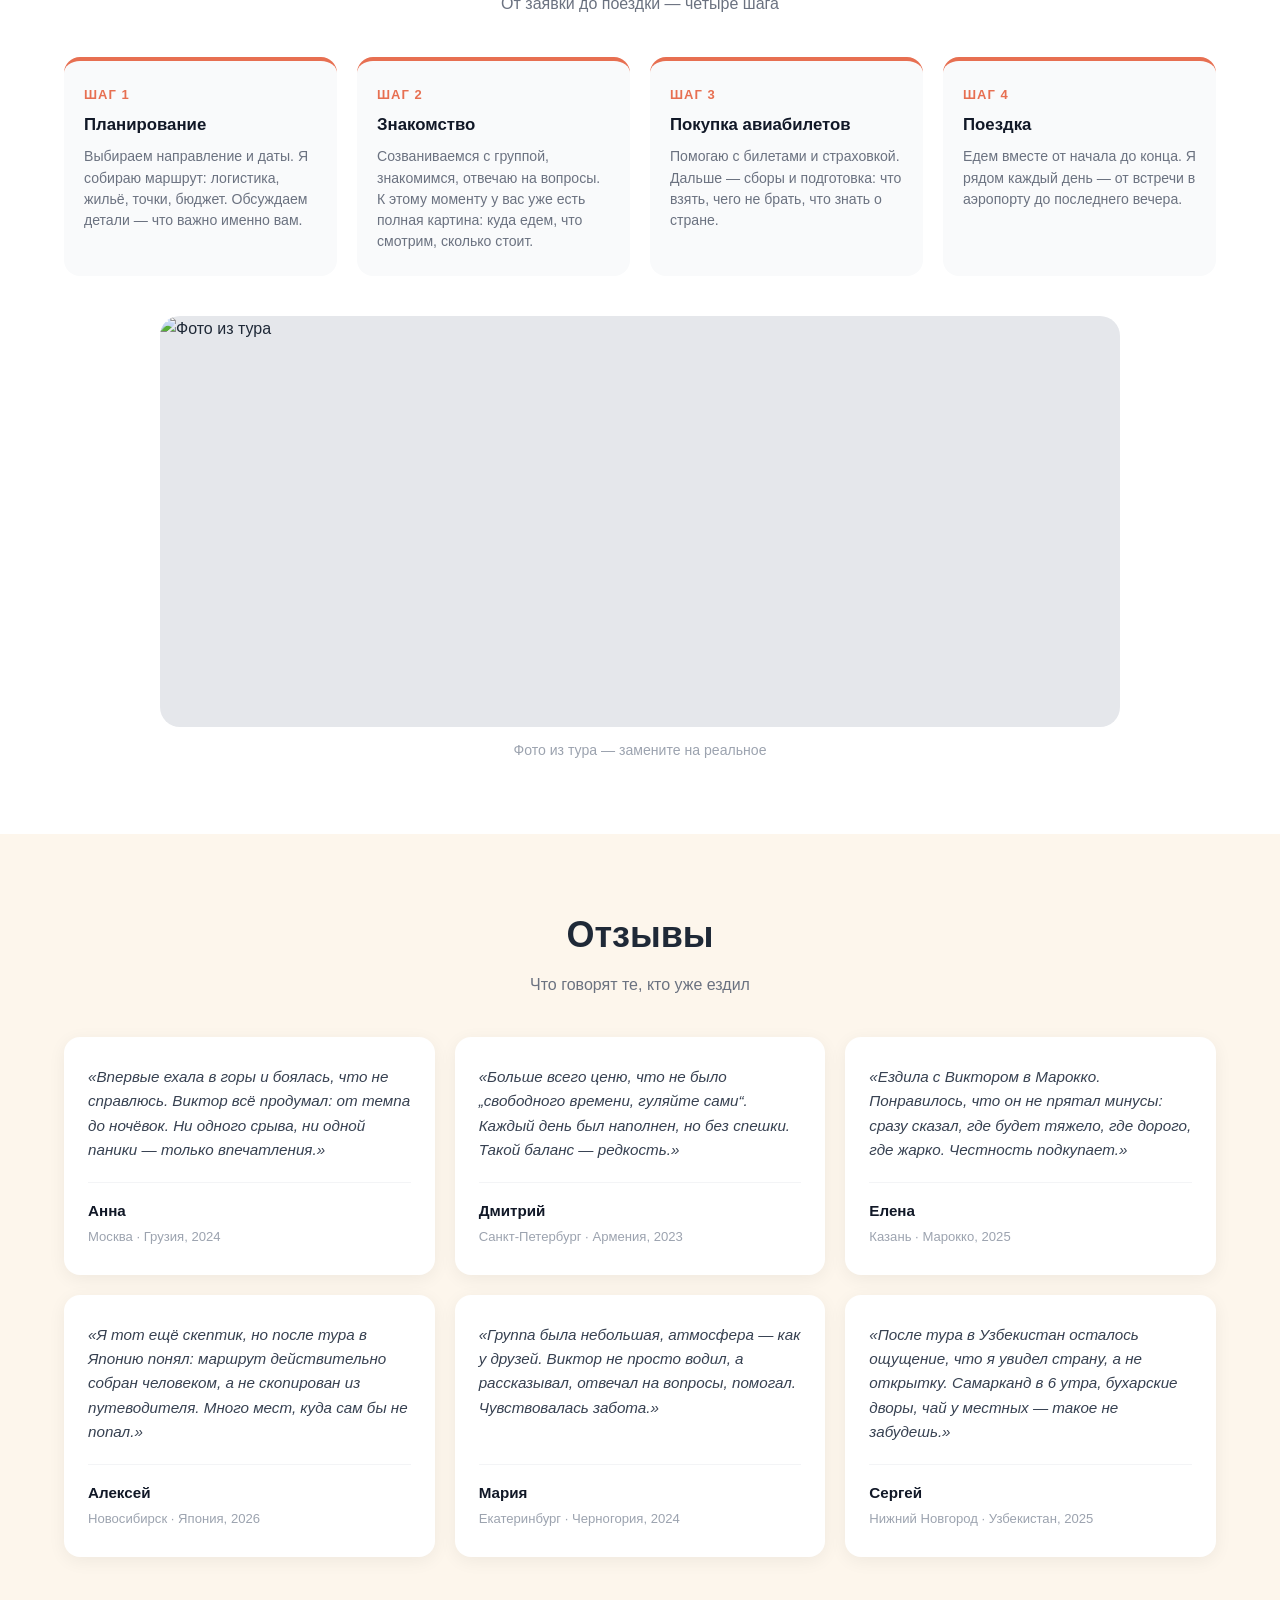
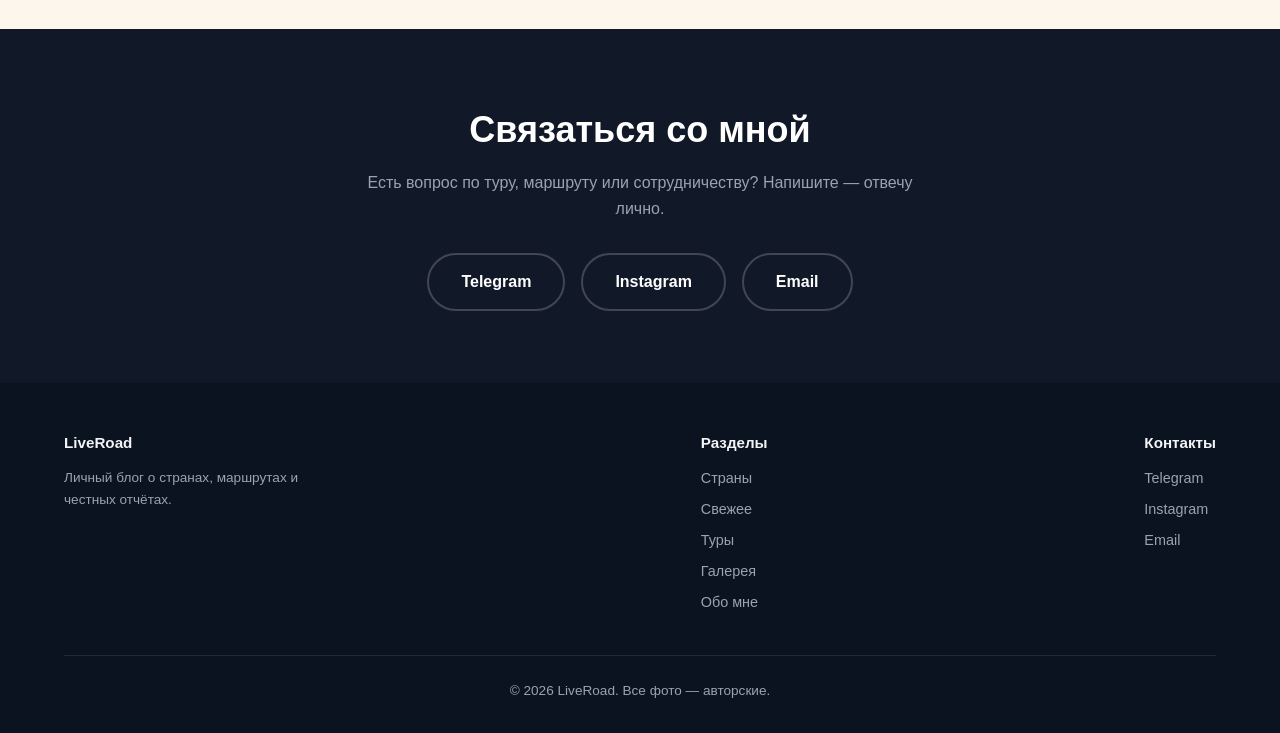
==== commit 0b07c9c3: "исправления" ====
--- a/docs/about/index.html
+++ b/docs/about/index.html
@@ -413,21 +413,7 @@
 <body>
 
 <!-- ===== ШАПКА ===== -->
-<header id="siteHeader">
-  <a class="logo" href="../index.html">LiveRoad<span> авторские путешествия по миру</span></a>
-  <button class="burger" id="burger" aria-label="Меню" aria-expanded="false" aria-controls="mainNav">
-    <span></span><span></span><span></span>
-  </button>
-  <nav id="mainNav">
-    <ul>
-      <li><a href="../index.html#countries">Страны</a></li>
-      <li><a href="../index.html#fresh">Свежее</a></li>
-      <li><a href="../index.html#tours">Туры</a></li>
-      <li><a href="../gallery/index.html">Галерея</a></li>
-      <li><a href="index.html" aria-current="page">Обо мне</a></li>
-    </ul>
-  </nav>
-</header>
+<header id="siteHeader"></header>
 
 <!-- ===== HERO ===== -->
 <section class="hero">
@@ -593,22 +579,7 @@
 
 <script>
 (function () {
-  const burger = document.getElementById('burger');
-  const nav = document.getElementById('mainNav');
-  burger.addEventListener('click', () => {
-    const isOpen = nav.classList.toggle('open');
-    burger.classList.toggle('open', isOpen);
-    burger.setAttribute('aria-expanded', isOpen);
-  });
-  nav.querySelectorAll('a').forEach(a => {
-    a.addEventListener('click', () => {
-      nav.classList.remove('open');
-      burger.classList.remove('open');
-      burger.setAttribute('aria-expanded', 'false');
-    });
-  });
-
-/* ===== Отзывы из JSON ===== */
+  /* ===== Отзывы из JSON ===== */
   const reviewsGrid = document.getElementById('reviewsGrid');
   if (reviewsGrid) {
     fetch('../data/reviews.json')
@@ -632,11 +603,9 @@
         reviewsGrid.innerHTML = '<p style="color:#9ca3af;">Не удалось загрузить отзывы.</p>';
       });
   }
-
 })();
 </script>
 
-/* ===== Подключение меню ===== */
 <script src="../menu.js" defer></script>
 
 </body>
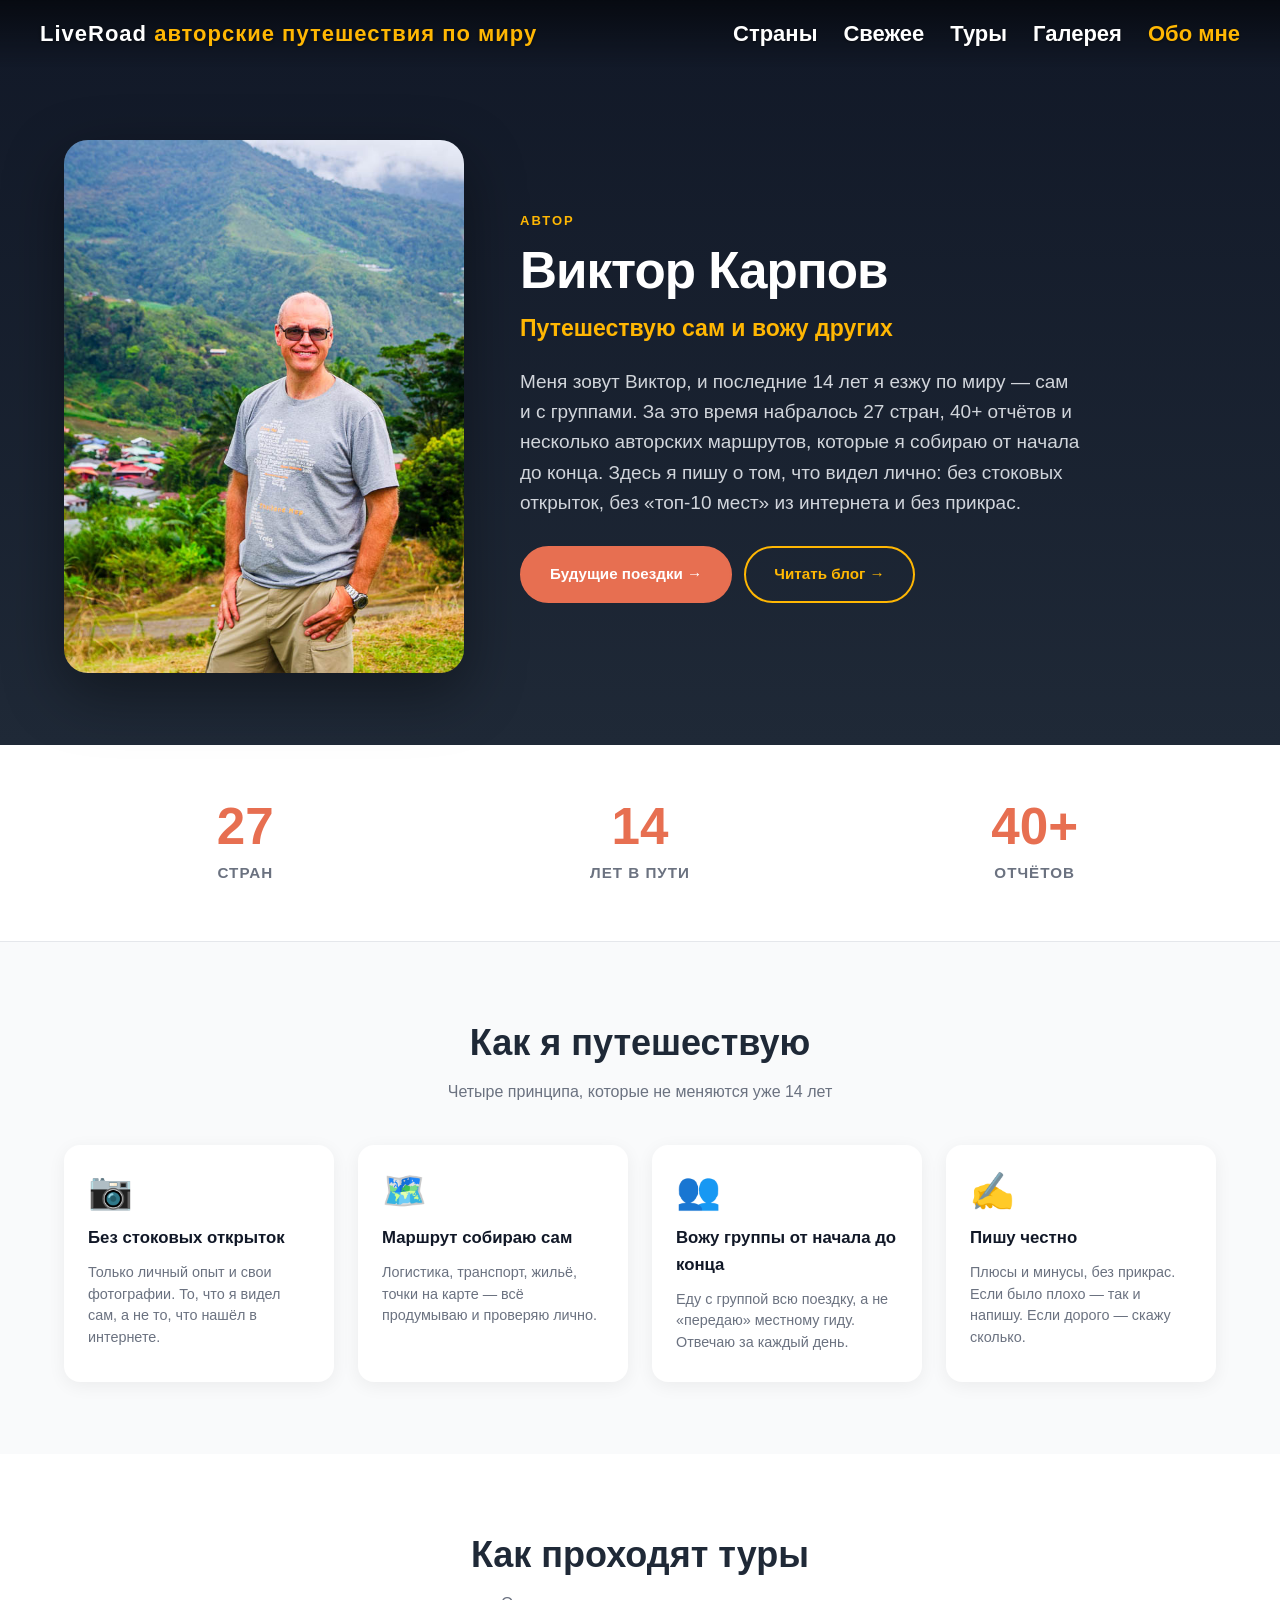
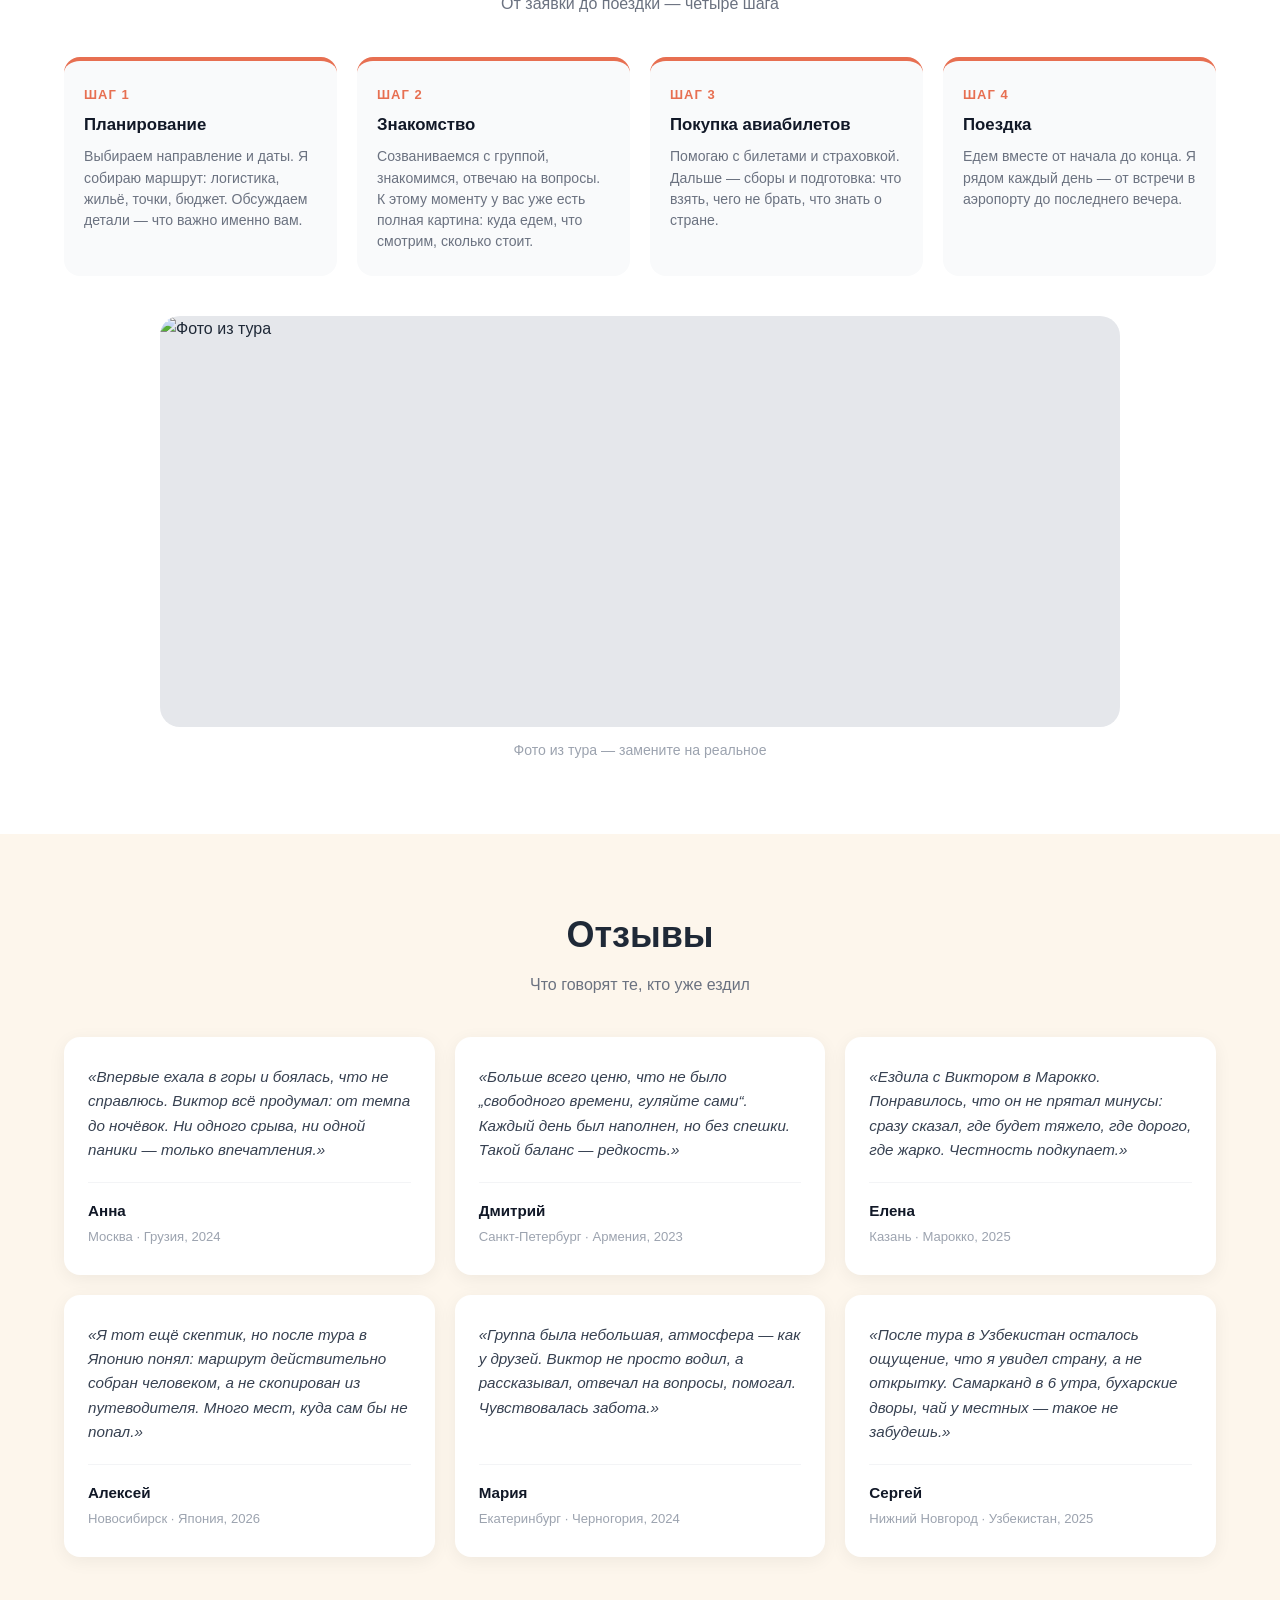
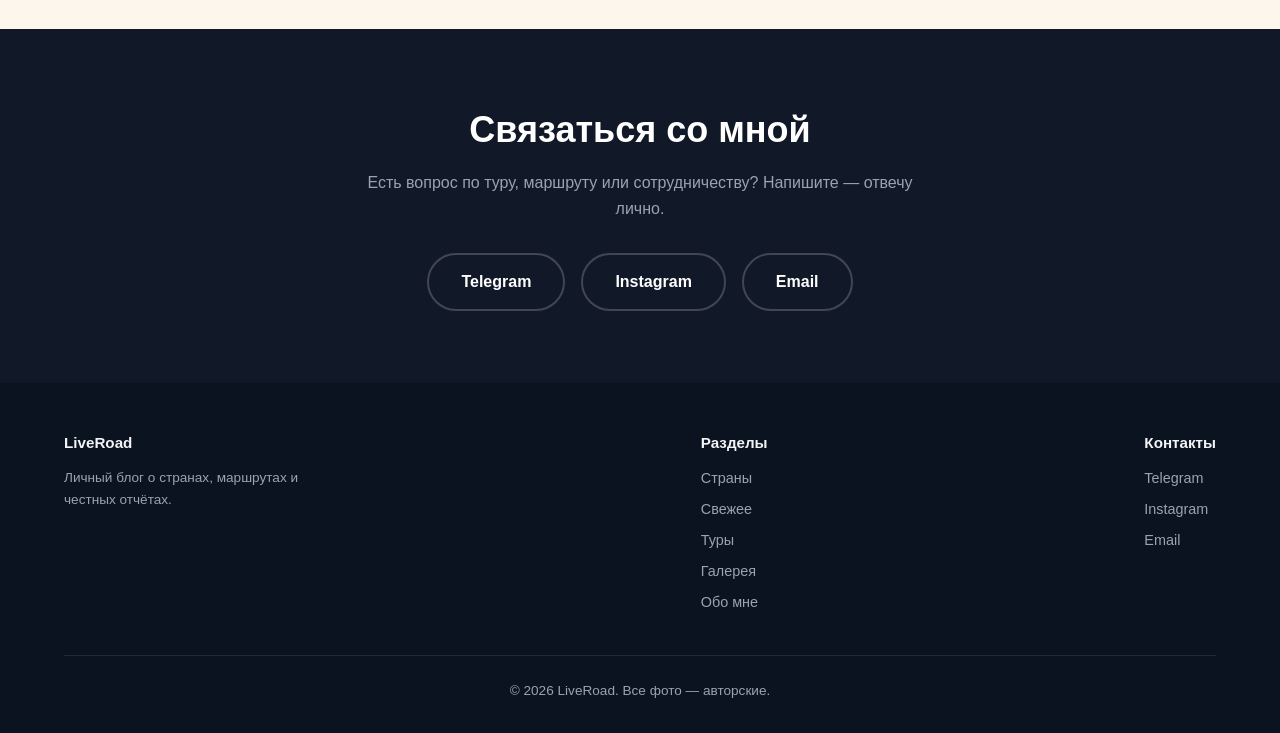
==== commit 5afe7a73: "Перенос меню в отдельные файлы, общие правки." ====
--- a/docs/about/index.html
+++ b/docs/about/index.html
@@ -2,9 +2,12 @@
 <html lang="ru">
 <head>
 <meta charset="UTF-8">
+<meta name="base" content="../">
 <meta name="viewport" content="width=device-width, initial-scale=1.0">
 <meta name="description" content="Виктор Карпов — автор блога LiveRoad. 27 стран за 14 лет, авторские туры и честные отчёты о путешествиях без стоковых открыток.">
 <title>Обо мне — LiveRoad</title>
+
+<link rel="stylesheet" href="../menu.css">
 <style>
   * { margin: 0; padding: 0; box-sizing: border-box; }
   html { scroll-behavior: smooth; }
@@ -17,42 +20,6 @@
   a { text-decoration: none; color: inherit; }
   img { display: block; width: 100%; object-fit: cover; }
   .container { max-width: 1200px; margin: 0 auto; padding: 0 24px; }
-
-  /* ===== Шапка ===== */
-  header {
-    position: fixed; top: 0; left: 0; right: 0; z-index: 100;
-    display: flex; justify-content: space-between; align-items: center;
-    padding: 16px 40px;
-    background: rgba(17, 24, 39, .92);
-    backdrop-filter: blur(8px);
-    -webkit-backdrop-filter: blur(8px);
-    box-shadow: 0 2px 16px rgba(0,0,0,.2);
-  }
-  .logo {
-    color: #fff; font-size: 22px; font-weight: 800;
-    letter-spacing: 1px;
-    white-space: nowrap;
-  }
-  .logo span { color: #ffb703; }
-  nav ul { display: flex; gap: 26px; list-style: none; }
-  nav a { color: #fff; font-size: 15px; transition: color .2s; }
-  nav a:hover, nav a[aria-current="page"] { color: #ffb703; }
-
-  /* Бургер */
-  .burger {
-    display: none;
-    width: 40px; height: 40px;
-    background: none; border: none; cursor: pointer;
-    flex-direction: column; justify-content: center; gap: 5px;
-    padding: 8px;
-  }
-  .burger span {
-    display: block; height: 2px; background: #fff;
-    border-radius: 2px; transition: transform .3s, opacity .3s;
-  }
-  .burger.open span:nth-child(1) { transform: translateY(7px) rotate(45deg); }
-  .burger.open span:nth-child(2) { opacity: 0; }
-  .burger.open span:nth-child(3) { transform: translateY(-7px) rotate(-45deg); }
 
   /* ===== Hero ===== */
   .hero {
@@ -368,25 +335,6 @@
   }
 
   @media (max-width: 820px) {
-    header { padding: 14px 20px; }
-    .burger { display: flex; }
-    nav {
-      position: fixed; top: 0; right: 0; bottom: 0;
-      width: min(280px, 80vw);
-      background: rgba(17, 24, 39, .98);
-      backdrop-filter: blur(10px);
-      -webkit-backdrop-filter: blur(10px);
-      padding: 90px 32px 32px;
-      transform: translateX(100%);
-      transition: transform .3s ease;
-      z-index: 90;
-    }
-    nav.open { transform: translateX(0); }
-    nav ul { flex-direction: column; gap: 4px; }
-    nav a {
-      display: block; font-size: 18px; padding: 12px 0;
-      border-bottom: 1px solid rgba(255,255,255,.08);
-    }
     .hero { padding: 110px 0 48px; }
     .hero-inner {
       grid-template-columns: 1fr;
--- a/docs/menu.css
+++ b/docs/menu.css
@@ -0,0 +1,74 @@
+/* ===== ����� � ���� ===== */
+header {
+  position: fixed; top: 0; left: 0; right: 0; z-index: 100;
+  display: flex; justify-content: space-between; align-items: center;
+  padding: 16px 40px;
+  background: linear-gradient(180deg, rgba(0,0,0,.55), transparent);
+  transition: background .3s, box-shadow .3s;
+}
+header.scrolled {
+  background: rgba(17, 24, 39, .92);
+  backdrop-filter: blur(8px);
+  -webkit-backdrop-filter: blur(8px);
+  box-shadow: 0 2px 16px rgba(0,0,0,.2);
+}
+.logo {
+  color: #fff; font-size: 22px; font-weight: 800;
+  letter-spacing: 1px;
+  text-shadow: 0 1px 4px rgba(0,0,0,.5);
+  white-space: nowrap;
+}
+.logo span { color: #ffb703; }
+nav ul { display: flex; gap: 26px; list-style: none; }
+nav a {
+  color: #fff;
+  font-size: 22px;
+  font-weight: 700;
+  text-shadow: 0 1px 3px rgba(0,0,0,.5);
+  transition: color .2s;
+}
+nav a:hover, nav a[aria-current="page"] { color: #ffb703; }
+
+/* ������ */
+.burger {
+  display: none;
+  width: 40px; height: 40px;
+  background: none; border: none; cursor: pointer;
+  flex-direction: column; justify-content: center; gap: 5px;
+  padding: 8px;
+}
+.burger span {
+  display: block; height: 2px; background: #fff;
+  border-radius: 2px; transition: transform .3s, opacity .3s;
+}
+.burger.open span:nth-child(1) { transform: translateY(7px) rotate(45deg); }
+.burger.open span:nth-child(2) { opacity: 0; }
+.burger.open span:nth-child(3) { transform: translateY(-7px) rotate(-45deg); }
+
+/* ������� ����� */
+@media (max-width: 820px) {
+  header { padding: 14px 20px; }
+  .burger { display: flex; }
+  nav {
+    position: fixed; top: 0; right: 0; bottom: 0;
+    width: min(280px, 80vw);
+    background: rgba(17, 24, 39, .98);
+    backdrop-filter: blur(10px);
+    -webkit-backdrop-filter: blur(10px);
+    padding: 90px 32px 32px;
+    transform: translateX(100%);
+    transition: transform .3s ease;
+    z-index: 90;
+  }
+  nav.open { transform: translateX(0); }
+  nav ul { flex-direction: column; gap: 4px; }
+  nav a {
+    display: block; font-size: 18px; padding: 12px 0;
+    border-bottom: 1px solid rgba(255,255,255,.08);
+  }
+}
+
+/* �������: ���� ���������, ����� ���� ������� */
+@media (max-width: 1000px) and (min-width: 821px) {
+  nav a { font-size: 18px; }
+}
